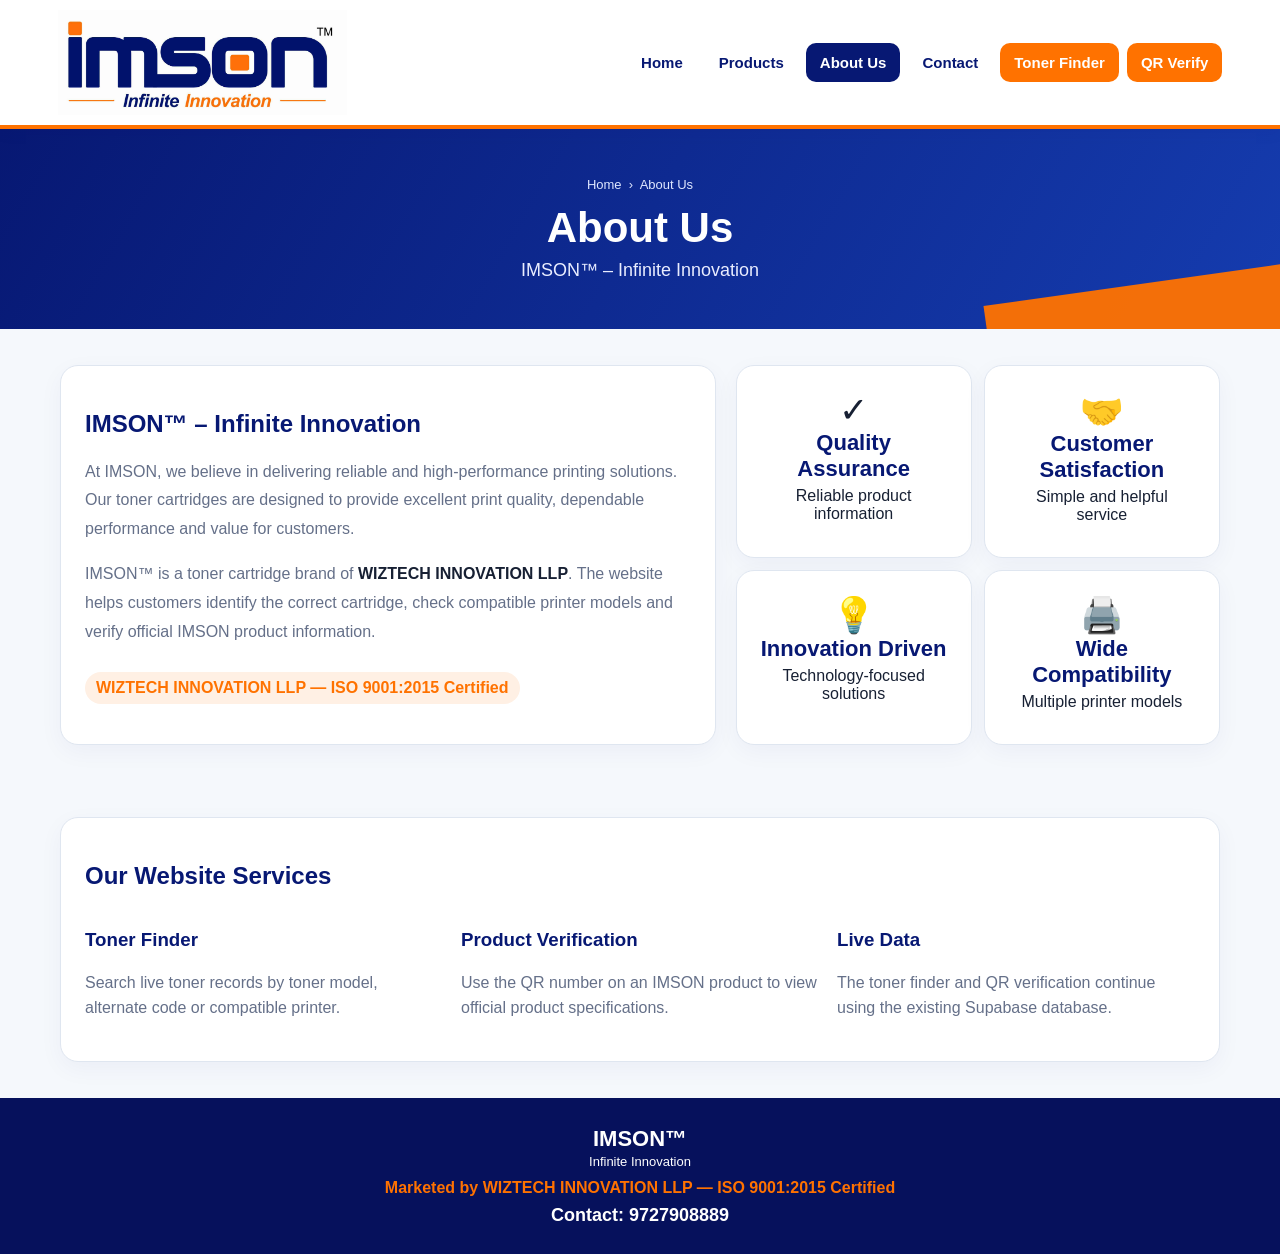
==== about.html @ 5a227605 "Add files via upload" ====
<!doctype html><html lang="en"><head><meta charset="utf-8"><meta name="viewport" content="width=device-width,initial-scale=1"><title>About Us | IMSON™</title><link rel="icon" type="image/x-icon" href="favicon.ico"><link rel="icon" type="image/png" sizes="64x64" href="favicon.png"><link rel="stylesheet" href="styles.css"></head><body>
<header class="site-header"><a class="brand-link" href="index.html"><img class="site-logo" src="imson-logo.png" alt="IMSON™ Infinite Innovation"></a><nav class="site-nav"><a href="index.html">Home</a><a href="products.html">Products</a><a class="active" href="about.html">About Us</a><a href="contact.html">Contact</a><a class="special" href="toner-finder.html">Toner Finder</a><a class="special" href="qr-verification.html">QR Verify</a></nav></header>
<section class="page-hero"><div class="crumb">Home &nbsp;›&nbsp; About Us</div><h1>About Us</h1><p>IMSON™ – Infinite Innovation</p></section><main><section class="section"><div class="container about-grid"><article class="card"><h2 style="color:var(--navy)">IMSON™ – Infinite Innovation</h2><p style="line-height:1.8;color:var(--muted)">At IMSON, we believe in delivering reliable and high-performance printing solutions. Our toner cartridges are designed to provide excellent print quality, dependable performance and value for customers.</p><p style="line-height:1.8;color:var(--muted)">IMSON™ is a toner cartridge brand of <b style="color:var(--text)">WIZTECH INNOVATION LLP</b>. The website helps customers identify the correct cartridge, check compatible printer models and verify official IMSON product information.</p><p><span class="iso">WIZTECH INNOVATION LLP — ISO 9001:2015 Certified</span></p></article><div class="facts"><div class="card fact"><div class="feature-icon">✓</div><b>Quality Assurance</b>Reliable product information</div><div class="card fact"><div class="feature-icon">🤝</div><b>Customer Satisfaction</b>Simple and helpful service</div><div class="card fact"><div class="feature-icon">💡</div><b>Innovation Driven</b>Technology-focused solutions</div><div class="card fact"><div class="feature-icon">🖨️</div><b>Wide Compatibility</b>Multiple printer models</div></div></div></section><section class="section"><div class="container"><div class="card"><h2 style="color:var(--navy)">Our Website Services</h2><div class="features" style="margin-top:18px"><div><h3 style="color:var(--navy)">Toner Finder</h3><p style="color:var(--muted);line-height:1.6">Search live toner records by toner model, alternate code or compatible printer.</p></div><div><h3 style="color:var(--navy)">Product Verification</h3><p style="color:var(--muted);line-height:1.6">Use the QR number on an IMSON product to view official product specifications.</p></div><div><h3 style="color:var(--navy)">Live Data</h3><p style="color:var(--muted);line-height:1.6">The toner finder and QR verification continue using the existing Supabase database.</p></div></div></div></div></section></main><footer class="footer"><div class="brand">IMSON™</div><div class="tag">Infinite Innovation</div><div class="marketed">Marketed by WIZTECH INNOVATION LLP — ISO 9001:2015 Certified</div><div class="contact">Contact: 9727908889</div></footer></body></html>
---- styles.css ----
:root{--navy:#071873;--navy2:#1237a6;--orange:#ff7200;--bg:#f5f8fc;--text:#172033;--muted:#657089;--line:#dfe6f0;--green:#16823e}
*{box-sizing:border-box}html{scroll-behavior:smooth}body{margin:0;font-family:Arial,Helvetica,sans-serif;background:var(--bg);color:var(--text)}
a{color:inherit}.site-header{background:#fff;border-bottom:4px solid var(--orange);padding:10px 4.5%;display:flex;align-items:center;justify-content:space-between;gap:22px;flex-wrap:wrap;box-shadow:0 2px 16px #07187312;overflow:visible;position:relative;z-index:10}.brand-link{display:block;line-height:0;flex:0 0 auto;overflow:visible}.site-logo{display:block;width:289px;max-width:36.5vw;height:auto;max-height:none;object-fit:contain;overflow:visible}.site-nav{display:flex;align-items:center;justify-content:center;gap:8px;flex-wrap:wrap;margin-left:auto}.site-nav a{padding:10px 13px;border-radius:10px;background:transparent;color:var(--navy);text-decoration:none;font-weight:800;font-size:15px;white-space:nowrap;border:1px solid transparent}.site-nav a:hover,.site-nav a.active{background:var(--navy);color:#fff}.site-nav a.special{background:var(--orange);color:#fff}.site-nav a.special:hover,.site-nav a.special.active{background:#e65f00;color:#fff}
.container{width:min(1160px,calc(100% - 28px));margin:0 auto}.page-hero{background:linear-gradient(120deg,var(--navy),#153caf);color:#fff;padding:48px 20px;text-align:center;position:relative;overflow:hidden}.page-hero:after{content:"";position:absolute;right:-90px;bottom:-70px;width:380px;height:120px;background:var(--orange);transform:rotate(-8deg);opacity:.95}.page-hero h1,.page-hero p,.page-hero .crumb{position:relative;z-index:1}.page-hero h1{font-size:42px;margin:0 0 8px}.page-hero p{font-size:18px;margin:0;color:#e9edff}.crumb{font-size:13px;margin-bottom:12px;color:#dfe7ff}.section{padding:36px 0}.section-title{text-align:center;color:var(--navy);font-size:31px;margin:0 0 10px}.section-sub{text-align:center;color:var(--muted);margin:0 auto 26px;max-width:760px;line-height:1.55}.card{background:#fff;border:1px solid var(--line);border-radius:18px;padding:24px;box-shadow:0 7px 25px #0718730b}.btn{display:inline-block;text-decoration:none;border:0;border-radius:11px;padding:13px 19px;font-weight:900;cursor:pointer}.btn-orange{background:var(--orange);color:#fff}.btn-navy{background:var(--navy);color:#fff}.btn-white{background:#fff;color:var(--navy)}
.footer{margin-top:0;background:#06115c;color:#fff;text-align:center;padding:28px 15px}.footer .brand{font-size:22px;font-weight:900}.footer .tag{margin-top:2px;font-size:13px}.footer .marketed{color:var(--orange);font-weight:900;margin-top:10px}.footer .contact{font-size:18px;font-weight:900;margin-top:8px}.footer .official{font-size:12px;color:#e7ebff;margin-top:8px}
.hero-home{background:linear-gradient(120deg,var(--navy),#153caf);color:#fff;padding:68px 0;position:relative;overflow:hidden}.hero-home:after{content:"";position:absolute;right:-80px;bottom:-80px;width:430px;height:170px;background:var(--orange);transform:rotate(-8deg)}.home-grid{display:grid;grid-template-columns:1.05fr .95fr;gap:40px;align-items:center;position:relative;z-index:1}.eyebrow{font-weight:800;color:#ffd4b4;letter-spacing:.4px}.hero-home h1{font-size:58px;line-height:1.02;margin:10px 0 18px;letter-spacing:-1.5px}.hero-home h1 span{color:#ff9a52}.hero-home p{font-size:19px;line-height:1.6;color:#e9edff;max-width:620px}.hero-actions{display:flex;gap:12px;flex-wrap:wrap;margin-top:24px}.hero-card{background:#fff;color:var(--text);border-radius:22px;padding:28px;box-shadow:0 18px 45px #0004}.hero-card h2{color:var(--navy);margin:0 0 12px}.finder-mini{border:1px solid var(--line);border-radius:14px;padding:18px;background:#f8fbff}.features{display:grid;grid-template-columns:repeat(3,1fr);gap:18px}.feature-card h3{color:var(--navy);margin:8px 0}.feature-icon{font-size:35px}.feature-card p{color:var(--muted);line-height:1.55}.about-grid{display:grid;grid-template-columns:1.15fr .85fr;gap:20px}.facts{display:grid;grid-template-columns:1fr 1fr;gap:12px}.fact{text-align:center}.fact b{display:block;color:var(--navy);font-size:22px;margin-bottom:5px}.contact-cta{background:var(--navy);color:#fff;border-radius:20px;padding:30px;text-align:center}.contact-cta a{color:#fff;font-weight:900}.iso{display:inline-block;background:#fff0e4;color:var(--orange);font-weight:900;padding:7px 11px;border-radius:999px;margin-top:10px}
.products-search{display:flex;gap:10px;max-width:800px;margin:0 auto 25px}.products-search input{flex:1;padding:14px 16px;border:2px solid #d7e1ed;border-radius:10px;font-size:16px;outline:none}.products-grid{display:grid;grid-template-columns:repeat(3,1fr);gap:16px}.product-card h3{margin:0;color:var(--navy);font-size:24px}.product-card .alt{color:var(--muted);margin-top:5px}.product-meta{display:flex;justify-content:space-between;gap:10px;margin-top:18px;padding-top:14px;border-top:1px solid var(--line);font-weight:900;color:var(--navy)}.badge{display:inline-block;background:#edf5ff;color:#234c84;border:1px solid #dceafa;padding:5px 8px;border-radius:15px;margin:3px 3px 0 0;font-size:12px}.stock{color:var(--green)}.empty{padding:30px;text-align:center;color:var(--muted)}
.contact-grid{display:grid;grid-template-columns:.8fr 1.2fr;gap:20px}.contact-list{display:grid;gap:12px}.contact-item{background:#fff;border:1px solid var(--line);border-radius:15px;padding:18px}.contact-item b{display:block;color:var(--navy);margin-bottom:5px}.contact-form{display:grid;gap:12px}.contact-form label{font-weight:800;color:var(--navy);font-size:14px}.contact-form input,.contact-form textarea{width:100%;padding:13px;border:1px solid #cbd4e2;border-radius:10px;font-size:15px}.contact-form textarea{min-height:150px;resize:vertical}.note{color:var(--muted);font-size:13px}
@media(max-width:1000px){.site-logo{max-width:34vw}.home-grid,.about-grid,.contact-grid{grid-template-columns:1fr}.products-grid,.features{grid-template-columns:repeat(2,1fr)}.hero-home h1{font-size:48px}}
@media(max-width:760px){.site-header{justify-content:center;padding:10px 12px}.brand-link{width:100%;text-align:center}.site-logo{width:289px;max-width:78vw;margin-left:auto;margin-right:auto}.site-nav{width:100%;margin:0;gap:5px}.site-nav a{font-size:13px;padding:9px 10px}.hero-home{padding:48px 0}.hero-home h1{font-size:40px}.page-hero h1{font-size:34px}.products-grid,.features{grid-template-columns:1fr}.products-search{flex-direction:column}.products-search .btn{width:100%}}
@media(max-width:480px){.site-nav a{font-size:12px;padding:8px 8px}.site-logo{max-width:82vw;margin-left:auto;margin-right:auto}.facts{grid-template-columns:1fr}.hero-home h1{font-size:34px}}
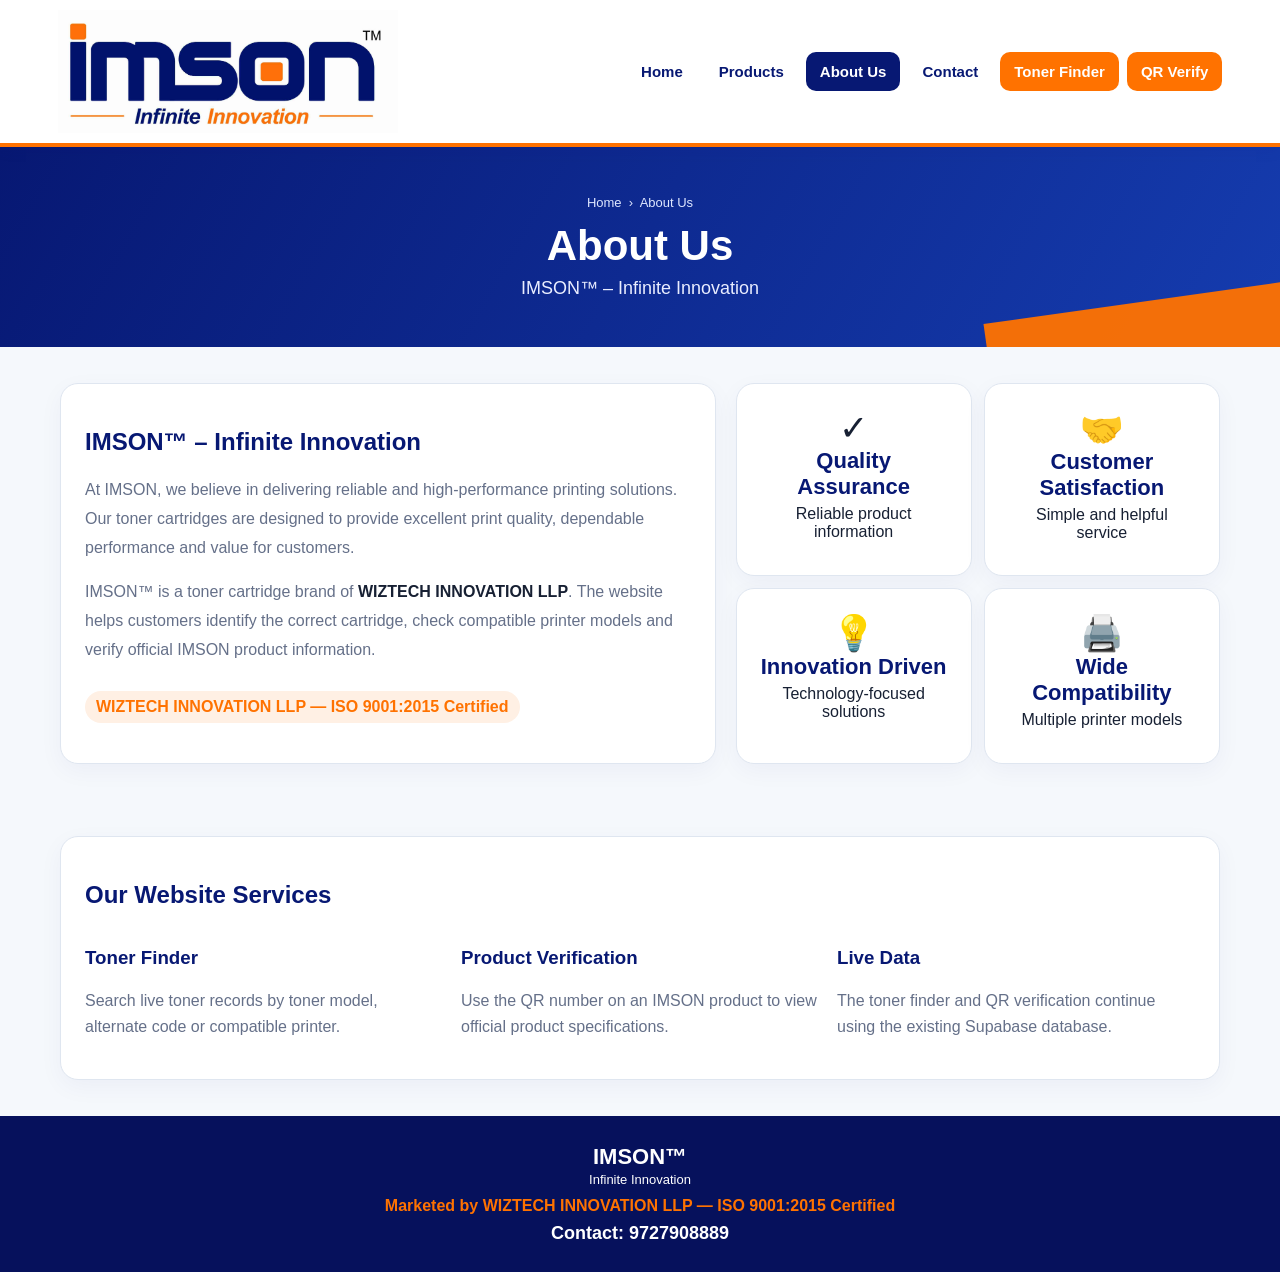
==== commit e95856c2: "Add files via upload" ====
--- a/about.html
+++ b/about.html
@@ -1,3 +1,3 @@
-<!doctype html><html lang="en"><head><meta charset="utf-8"><meta name="viewport" content="width=device-width,initial-scale=1"><title>About Us | IMSON™</title><link rel="icon" type="image/x-icon" href="favicon.ico"><link rel="icon" type="image/png" sizes="64x64" href="favicon.png"><link rel="stylesheet" href="styles.css"></head><body>
+<!doctype html><html lang="en"><head><meta charset="utf-8"><meta name="viewport" content="width=device-width,initial-scale=1"><title>About Us | IMSON™</title><link rel="icon" href="imson-logo.png"><link rel="stylesheet" href="styles.css"></head><body>
 <header class="site-header"><a class="brand-link" href="index.html"><img class="site-logo" src="imson-logo.png" alt="IMSON™ Infinite Innovation"></a><nav class="site-nav"><a href="index.html">Home</a><a href="products.html">Products</a><a class="active" href="about.html">About Us</a><a href="contact.html">Contact</a><a class="special" href="toner-finder.html">Toner Finder</a><a class="special" href="qr-verification.html">QR Verify</a></nav></header>
 <section class="page-hero"><div class="crumb">Home &nbsp;›&nbsp; About Us</div><h1>About Us</h1><p>IMSON™ – Infinite Innovation</p></section><main><section class="section"><div class="container about-grid"><article class="card"><h2 style="color:var(--navy)">IMSON™ – Infinite Innovation</h2><p style="line-height:1.8;color:var(--muted)">At IMSON, we believe in delivering reliable and high-performance printing solutions. Our toner cartridges are designed to provide excellent print quality, dependable performance and value for customers.</p><p style="line-height:1.8;color:var(--muted)">IMSON™ is a toner cartridge brand of <b style="color:var(--text)">WIZTECH INNOVATION LLP</b>. The website helps customers identify the correct cartridge, check compatible printer models and verify official IMSON product information.</p><p><span class="iso">WIZTECH INNOVATION LLP — ISO 9001:2015 Certified</span></p></article><div class="facts"><div class="card fact"><div class="feature-icon">✓</div><b>Quality Assurance</b>Reliable product information</div><div class="card fact"><div class="feature-icon">🤝</div><b>Customer Satisfaction</b>Simple and helpful service</div><div class="card fact"><div class="feature-icon">💡</div><b>Innovation Driven</b>Technology-focused solutions</div><div class="card fact"><div class="feature-icon">🖨️</div><b>Wide Compatibility</b>Multiple printer models</div></div></div></section><section class="section"><div class="container"><div class="card"><h2 style="color:var(--navy)">Our Website Services</h2><div class="features" style="margin-top:18px"><div><h3 style="color:var(--navy)">Toner Finder</h3><p style="color:var(--muted);line-height:1.6">Search live toner records by toner model, alternate code or compatible printer.</p></div><div><h3 style="color:var(--navy)">Product Verification</h3><p style="color:var(--muted);line-height:1.6">Use the QR number on an IMSON product to view official product specifications.</p></div><div><h3 style="color:var(--navy)">Live Data</h3><p style="color:var(--muted);line-height:1.6">The toner finder and QR verification continue using the existing Supabase database.</p></div></div></div></div></section></main><footer class="footer"><div class="brand">IMSON™</div><div class="tag">Infinite Innovation</div><div class="marketed">Marketed by WIZTECH INNOVATION LLP — ISO 9001:2015 Certified</div><div class="contact">Contact: 9727908889</div></footer></body></html>
--- a/styles.css
+++ b/styles.css
@@ -1,11 +1,11 @@
 :root{--navy:#071873;--navy2:#1237a6;--orange:#ff7200;--bg:#f5f8fc;--text:#172033;--muted:#657089;--line:#dfe6f0;--green:#16823e}
 *{box-sizing:border-box}html{scroll-behavior:smooth}body{margin:0;font-family:Arial,Helvetica,sans-serif;background:var(--bg);color:var(--text)}
-a{color:inherit}.site-header{background:#fff;border-bottom:4px solid var(--orange);padding:10px 4.5%;display:flex;align-items:center;justify-content:space-between;gap:22px;flex-wrap:wrap;box-shadow:0 2px 16px #07187312;overflow:visible;position:relative;z-index:10}.brand-link{display:block;line-height:0;flex:0 0 auto;overflow:visible}.site-logo{display:block;width:289px;max-width:36.5vw;height:auto;max-height:none;object-fit:contain;overflow:visible}.site-nav{display:flex;align-items:center;justify-content:center;gap:8px;flex-wrap:wrap;margin-left:auto}.site-nav a{padding:10px 13px;border-radius:10px;background:transparent;color:var(--navy);text-decoration:none;font-weight:800;font-size:15px;white-space:nowrap;border:1px solid transparent}.site-nav a:hover,.site-nav a.active{background:var(--navy);color:#fff}.site-nav a.special{background:var(--orange);color:#fff}.site-nav a.special:hover,.site-nav a.special.active{background:#e65f00;color:#fff}
+a{color:inherit}.site-header{background:#fff;border-bottom:4px solid var(--orange);padding:10px 4.5%;display:flex;align-items:center;justify-content:space-between;gap:22px;flex-wrap:wrap;box-shadow:0 2px 16px #07187312;overflow:visible;position:relative;z-index:10}.brand-link{display:block;line-height:0;flex:0 0 auto;overflow:visible}.site-logo{display:block;width:340px;max-width:43vw;height:auto;max-height:none;object-fit:contain;overflow:visible}.site-nav{display:flex;align-items:center;justify-content:center;gap:8px;flex-wrap:wrap;margin-left:auto}.site-nav a{padding:10px 13px;border-radius:10px;background:transparent;color:var(--navy);text-decoration:none;font-weight:800;font-size:15px;white-space:nowrap;border:1px solid transparent}.site-nav a:hover,.site-nav a.active{background:var(--navy);color:#fff}.site-nav a.special{background:var(--orange);color:#fff}.site-nav a.special:hover,.site-nav a.special.active{background:#e65f00;color:#fff}
 .container{width:min(1160px,calc(100% - 28px));margin:0 auto}.page-hero{background:linear-gradient(120deg,var(--navy),#153caf);color:#fff;padding:48px 20px;text-align:center;position:relative;overflow:hidden}.page-hero:after{content:"";position:absolute;right:-90px;bottom:-70px;width:380px;height:120px;background:var(--orange);transform:rotate(-8deg);opacity:.95}.page-hero h1,.page-hero p,.page-hero .crumb{position:relative;z-index:1}.page-hero h1{font-size:42px;margin:0 0 8px}.page-hero p{font-size:18px;margin:0;color:#e9edff}.crumb{font-size:13px;margin-bottom:12px;color:#dfe7ff}.section{padding:36px 0}.section-title{text-align:center;color:var(--navy);font-size:31px;margin:0 0 10px}.section-sub{text-align:center;color:var(--muted);margin:0 auto 26px;max-width:760px;line-height:1.55}.card{background:#fff;border:1px solid var(--line);border-radius:18px;padding:24px;box-shadow:0 7px 25px #0718730b}.btn{display:inline-block;text-decoration:none;border:0;border-radius:11px;padding:13px 19px;font-weight:900;cursor:pointer}.btn-orange{background:var(--orange);color:#fff}.btn-navy{background:var(--navy);color:#fff}.btn-white{background:#fff;color:var(--navy)}
 .footer{margin-top:0;background:#06115c;color:#fff;text-align:center;padding:28px 15px}.footer .brand{font-size:22px;font-weight:900}.footer .tag{margin-top:2px;font-size:13px}.footer .marketed{color:var(--orange);font-weight:900;margin-top:10px}.footer .contact{font-size:18px;font-weight:900;margin-top:8px}.footer .official{font-size:12px;color:#e7ebff;margin-top:8px}
 .hero-home{background:linear-gradient(120deg,var(--navy),#153caf);color:#fff;padding:68px 0;position:relative;overflow:hidden}.hero-home:after{content:"";position:absolute;right:-80px;bottom:-80px;width:430px;height:170px;background:var(--orange);transform:rotate(-8deg)}.home-grid{display:grid;grid-template-columns:1.05fr .95fr;gap:40px;align-items:center;position:relative;z-index:1}.eyebrow{font-weight:800;color:#ffd4b4;letter-spacing:.4px}.hero-home h1{font-size:58px;line-height:1.02;margin:10px 0 18px;letter-spacing:-1.5px}.hero-home h1 span{color:#ff9a52}.hero-home p{font-size:19px;line-height:1.6;color:#e9edff;max-width:620px}.hero-actions{display:flex;gap:12px;flex-wrap:wrap;margin-top:24px}.hero-card{background:#fff;color:var(--text);border-radius:22px;padding:28px;box-shadow:0 18px 45px #0004}.hero-card h2{color:var(--navy);margin:0 0 12px}.finder-mini{border:1px solid var(--line);border-radius:14px;padding:18px;background:#f8fbff}.features{display:grid;grid-template-columns:repeat(3,1fr);gap:18px}.feature-card h3{color:var(--navy);margin:8px 0}.feature-icon{font-size:35px}.feature-card p{color:var(--muted);line-height:1.55}.about-grid{display:grid;grid-template-columns:1.15fr .85fr;gap:20px}.facts{display:grid;grid-template-columns:1fr 1fr;gap:12px}.fact{text-align:center}.fact b{display:block;color:var(--navy);font-size:22px;margin-bottom:5px}.contact-cta{background:var(--navy);color:#fff;border-radius:20px;padding:30px;text-align:center}.contact-cta a{color:#fff;font-weight:900}.iso{display:inline-block;background:#fff0e4;color:var(--orange);font-weight:900;padding:7px 11px;border-radius:999px;margin-top:10px}
 .products-search{display:flex;gap:10px;max-width:800px;margin:0 auto 25px}.products-search input{flex:1;padding:14px 16px;border:2px solid #d7e1ed;border-radius:10px;font-size:16px;outline:none}.products-grid{display:grid;grid-template-columns:repeat(3,1fr);gap:16px}.product-card h3{margin:0;color:var(--navy);font-size:24px}.product-card .alt{color:var(--muted);margin-top:5px}.product-meta{display:flex;justify-content:space-between;gap:10px;margin-top:18px;padding-top:14px;border-top:1px solid var(--line);font-weight:900;color:var(--navy)}.badge{display:inline-block;background:#edf5ff;color:#234c84;border:1px solid #dceafa;padding:5px 8px;border-radius:15px;margin:3px 3px 0 0;font-size:12px}.stock{color:var(--green)}.empty{padding:30px;text-align:center;color:var(--muted)}
 .contact-grid{display:grid;grid-template-columns:.8fr 1.2fr;gap:20px}.contact-list{display:grid;gap:12px}.contact-item{background:#fff;border:1px solid var(--line);border-radius:15px;padding:18px}.contact-item b{display:block;color:var(--navy);margin-bottom:5px}.contact-form{display:grid;gap:12px}.contact-form label{font-weight:800;color:var(--navy);font-size:14px}.contact-form input,.contact-form textarea{width:100%;padding:13px;border:1px solid #cbd4e2;border-radius:10px;font-size:15px}.contact-form textarea{min-height:150px;resize:vertical}.note{color:var(--muted);font-size:13px}
-@media(max-width:1000px){.site-logo{max-width:34vw}.home-grid,.about-grid,.contact-grid{grid-template-columns:1fr}.products-grid,.features{grid-template-columns:repeat(2,1fr)}.hero-home h1{font-size:48px}}
-@media(max-width:760px){.site-header{justify-content:center;padding:10px 12px}.brand-link{width:100%;text-align:center}.site-logo{width:289px;max-width:78vw;margin-left:auto;margin-right:auto}.site-nav{width:100%;margin:0;gap:5px}.site-nav a{font-size:13px;padding:9px 10px}.hero-home{padding:48px 0}.hero-home h1{font-size:40px}.page-hero h1{font-size:34px}.products-grid,.features{grid-template-columns:1fr}.products-search{flex-direction:column}.products-search .btn{width:100%}}
-@media(max-width:480px){.site-nav a{font-size:12px;padding:8px 8px}.site-logo{max-width:82vw;margin-left:auto;margin-right:auto}.facts{grid-template-columns:1fr}.hero-home h1{font-size:34px}}
+@media(max-width:1000px){.site-logo{max-width:40vw}.home-grid,.about-grid,.contact-grid{grid-template-columns:1fr}.products-grid,.features{grid-template-columns:repeat(2,1fr)}.hero-home h1{font-size:48px}}
+@media(max-width:760px){.site-header{justify-content:center;padding:10px 12px}.brand-link{width:100%;text-align:center}.site-logo{width:340px;max-width:92vw}.site-nav{width:100%;margin:0;gap:5px}.site-nav a{font-size:13px;padding:9px 10px}.hero-home{padding:48px 0}.hero-home h1{font-size:40px}.page-hero h1{font-size:34px}.products-grid,.features{grid-template-columns:1fr}.products-search{flex-direction:column}.products-search .btn{width:100%}}
+@media(max-width:480px){.site-nav a{font-size:12px;padding:8px 8px}.site-logo{max-width:94vw}.facts{grid-template-columns:1fr}.hero-home h1{font-size:34px}}
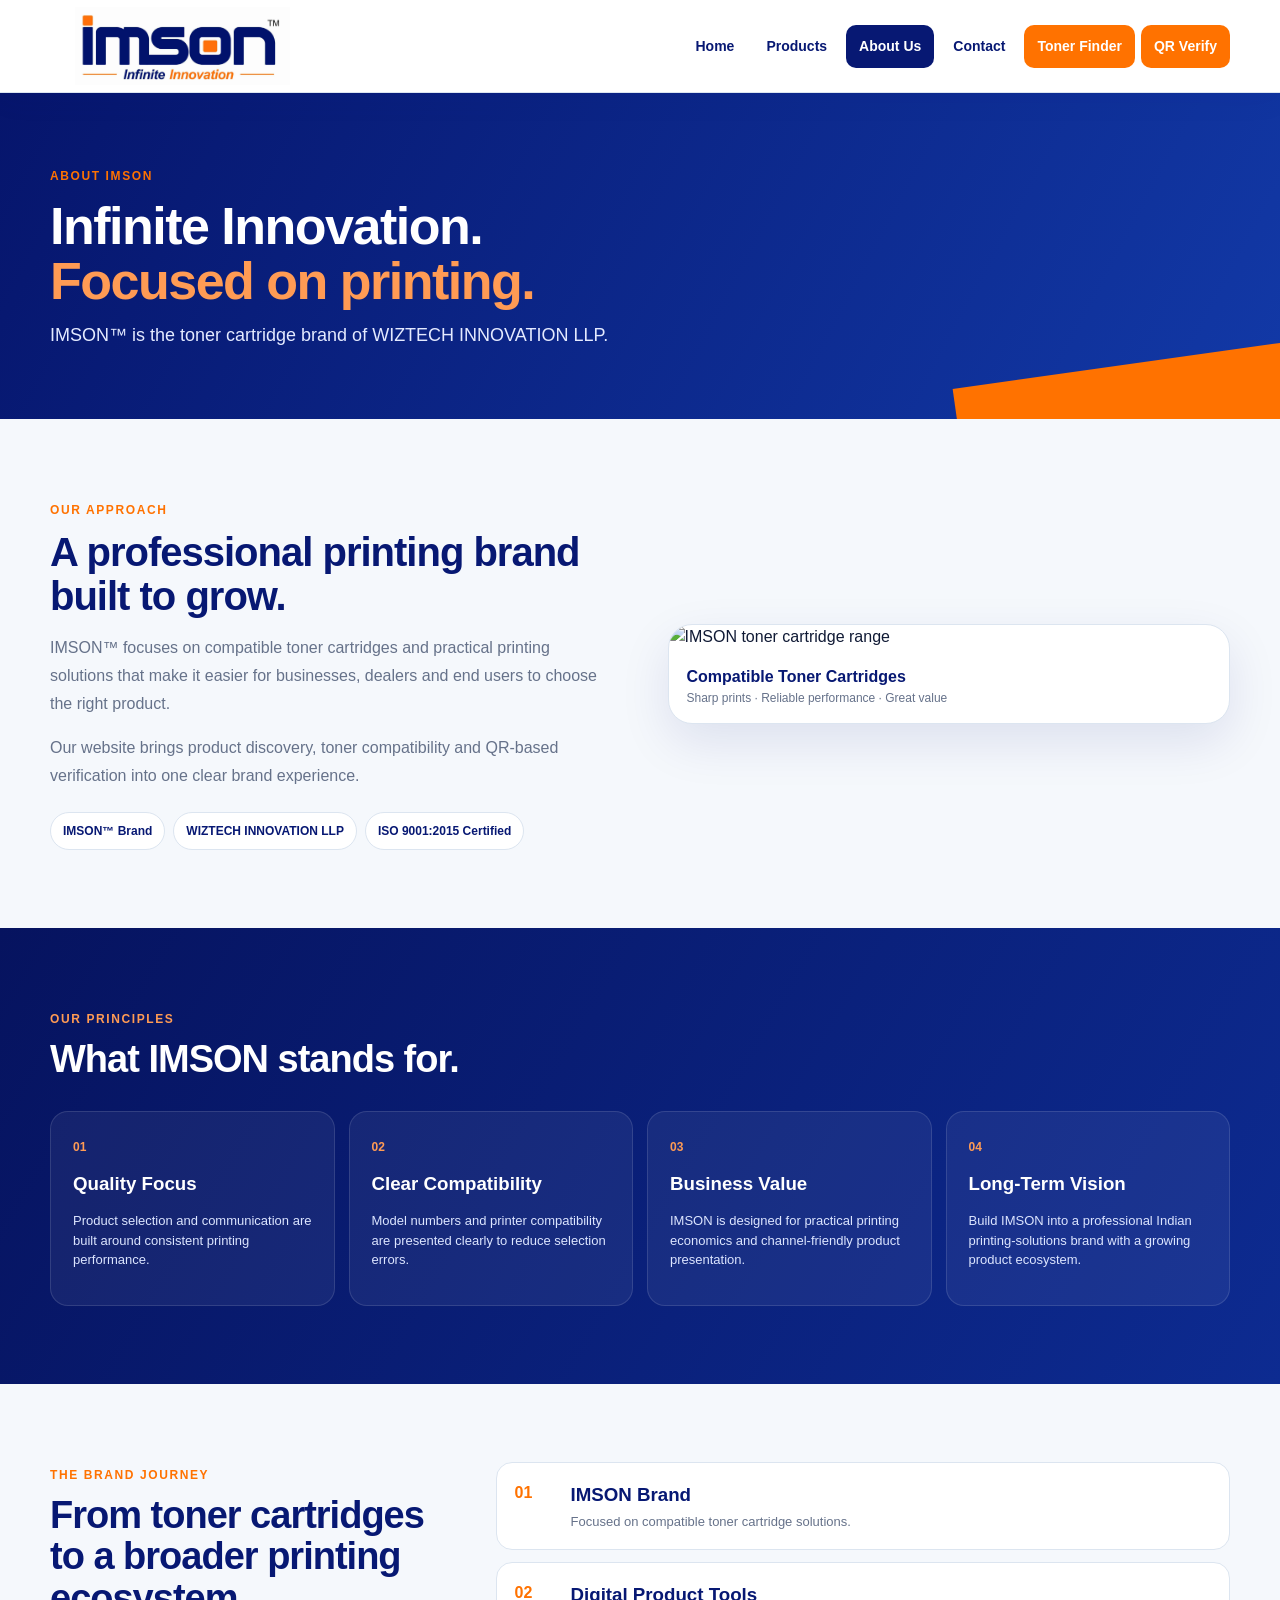
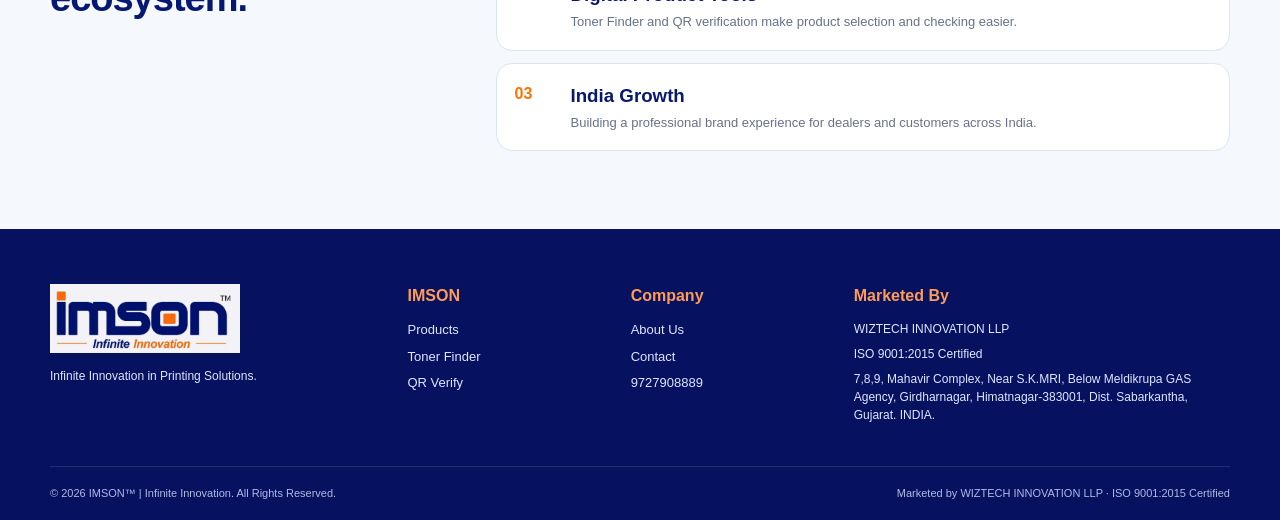
==== commit 3ca64b6a: "Add files via upload" ====
--- a/about.html
+++ b/about.html
@@ -1,3 +1 @@
-<!doctype html><html lang="en"><head><meta charset="utf-8"><meta name="viewport" content="width=device-width,initial-scale=1"><title>About Us | IMSON™</title><link rel="icon" href="imson-logo.png"><link rel="stylesheet" href="styles.css"></head><body>
-<header class="site-header"><a class="brand-link" href="index.html"><img class="site-logo" src="imson-logo.png" alt="IMSON™ Infinite Innovation"></a><nav class="site-nav"><a href="index.html">Home</a><a href="products.html">Products</a><a class="active" href="about.html">About Us</a><a href="contact.html">Contact</a><a class="special" href="toner-finder.html">Toner Finder</a><a class="special" href="qr-verification.html">QR Verify</a></nav></header>
-<section class="page-hero"><div class="crumb">Home &nbsp;›&nbsp; About Us</div><h1>About Us</h1><p>IMSON™ – Infinite Innovation</p></section><main><section class="section"><div class="container about-grid"><article class="card"><h2 style="color:var(--navy)">IMSON™ – Infinite Innovation</h2><p style="line-height:1.8;color:var(--muted)">At IMSON, we believe in delivering reliable and high-performance printing solutions. Our toner cartridges are designed to provide excellent print quality, dependable performance and value for customers.</p><p style="line-height:1.8;color:var(--muted)">IMSON™ is a toner cartridge brand of <b style="color:var(--text)">WIZTECH INNOVATION LLP</b>. The website helps customers identify the correct cartridge, check compatible printer models and verify official IMSON product information.</p><p><span class="iso">WIZTECH INNOVATION LLP — ISO 9001:2015 Certified</span></p></article><div class="facts"><div class="card fact"><div class="feature-icon">✓</div><b>Quality Assurance</b>Reliable product information</div><div class="card fact"><div class="feature-icon">🤝</div><b>Customer Satisfaction</b>Simple and helpful service</div><div class="card fact"><div class="feature-icon">💡</div><b>Innovation Driven</b>Technology-focused solutions</div><div class="card fact"><div class="feature-icon">🖨️</div><b>Wide Compatibility</b>Multiple printer models</div></div></div></section><section class="section"><div class="container"><div class="card"><h2 style="color:var(--navy)">Our Website Services</h2><div class="features" style="margin-top:18px"><div><h3 style="color:var(--navy)">Toner Finder</h3><p style="color:var(--muted);line-height:1.6">Search live toner records by toner model, alternate code or compatible printer.</p></div><div><h3 style="color:var(--navy)">Product Verification</h3><p style="color:var(--muted);line-height:1.6">Use the QR number on an IMSON product to view official product specifications.</p></div><div><h3 style="color:var(--navy)">Live Data</h3><p style="color:var(--muted);line-height:1.6">The toner finder and QR verification continue using the existing Supabase database.</p></div></div></div></div></section></main><footer class="footer"><div class="brand">IMSON™</div><div class="tag">Infinite Innovation</div><div class="marketed">Marketed by WIZTECH INNOVATION LLP — ISO 9001:2015 Certified</div><div class="contact">Contact: 9727908889</div></footer></body></html>
+<!doctype html><html lang="en"><head><meta charset="utf-8"><meta name="viewport" content="width=device-width,initial-scale=1"><title>About Us | IMSON™</title><meta name="description" content="Learn about IMSON™ and WIZTECH INNOVATION LLP."><link rel="stylesheet" href="styles.css"><link rel="icon" type="image/jpeg" href="Fevicon.jpg"><link rel="shortcut icon" type="image/jpeg" href="Fevicon.jpg"></head><body><header class="site-header"><div class="container header-inner"><a class="brand-link" href="index.html" aria-label="IMSON Home"><img class="site-logo" src="imson-logo.png" alt="IMSON™ Infinite Innovation"></a><button class="nav-toggle" aria-label="Open menu" aria-expanded="false">☰</button><nav class="site-nav" aria-label="Main navigation"><a class="" href="index.html">Home</a><a class="" href="products.html">Products</a><a class="active" href="about.html">About Us</a><a class="" href="contact.html">Contact</a><a class="special " href="toner-finder.html">Toner Finder</a><a class="special " href="qr-verification.html">QR Verify</a></nav></div></header><main><section class="inner-hero"><div class="container"><span class="eyebrow">ABOUT IMSON</span><h1>Infinite Innovation.<br><span>Focused on printing.</span></h1><p>IMSON™ is the toner cartridge brand of WIZTECH INNOVATION LLP.</p></div></section><section class="section"><div class="container story-grid"><div><span class="eyebrow">OUR APPROACH</span><h2>A professional printing brand built to grow.</h2><p>IMSON™ focuses on compatible toner cartridges and practical printing solutions that make it easier for businesses, dealers and end users to choose the right product.</p><p>Our website brings product discovery, toner compatibility and QR-based verification into one clear brand experience.</p><div class="about-badges"><span>IMSON™ Brand</span><span>WIZTECH INNOVATION LLP</span><span>ISO 9001:2015 Certified</span></div></div><div class="about-visual"><img src="assets/products/925a.png" alt="IMSON toner cartridge range"><div class="visual-caption"><b>Compatible Toner Cartridges</b><span>Sharp prints · Reliable performance · Great value</span></div></div></div></section><section class="section dark-section"><div class="container"><div class="section-head"><div><span class="eyebrow orange">OUR PRINCIPLES</span><h2>What IMSON stands for.</h2></div></div><div class="principle-grid"><article><span>01</span><h3>Quality Focus</h3><p>Product selection and communication are built around consistent printing performance.</p></article><article><span>02</span><h3>Clear Compatibility</h3><p>Model numbers and printer compatibility are presented clearly to reduce selection errors.</p></article><article><span>03</span><h3>Business Value</h3><p>IMSON is designed for practical printing economics and channel-friendly product presentation.</p></article><article><span>04</span><h3>Long-Term Vision</h3><p>Build IMSON into a professional Indian printing-solutions brand with a growing product ecosystem.</p></article></div></div></section><section class="section"><div class="container timeline"><div><span class="eyebrow">THE BRAND JOURNEY</span><h2>From toner cartridges to a broader printing ecosystem.</h2></div><div class="timeline-list"><div><b>01</b><h3>IMSON Brand</h3><p>Focused on compatible toner cartridge solutions.</p></div><div><b>02</b><h3>Digital Product Tools</h3><p>Toner Finder and QR verification make product selection and checking easier.</p></div><div><b>03</b><h3>India Growth</h3><p>Building a professional brand experience for dealers and customers across India.</p></div></div></div></section></main><footer class="site-footer"><div class="container footer-grid"><div><img src="imson-logo.png" class="footer-logo" alt="IMSON™"><p class="footer-tag">Infinite Innovation in Printing Solutions.</p></div><div><h4>IMSON</h4><a href="products.html">Products</a><a href="toner-finder.html">Toner Finder</a><a href="qr-verification.html">QR Verify</a></div><div><h4>Company</h4><a href="about.html">About Us</a><a href="contact.html">Contact</a><a href="tel:9727908889">9727908889</a></div><div><h4>Marketed By</h4><p>WIZTECH INNOVATION LLP</p><p>ISO 9001:2015 Certified</p><p>7,8,9, Mahavir Complex, Near S.K.MRI, Below Meldikrupa GAS Agency, Girdharnagar, Himatnagar-383001, Dist. Sabarkantha, Gujarat. INDIA.</p></div></div><div class="container footer-bottom"><span>© 2026 IMSON™ | Infinite Innovation. All Rights Reserved.</span><span>Marketed by WIZTECH INNOVATION LLP · ISO 9001:2015 Certified</span></div></footer><script>document.addEventListener('DOMContentLoaded',()=>{const b=document.querySelector('.nav-toggle'),n=document.querySelector('.site-nav');if(b){b.addEventListener('click',()=>{n.classList.toggle('open');b.setAttribute('aria-expanded',n.classList.contains('open'))});}document.querySelectorAll('.site-nav a').forEach(a=>a.addEventListener('click',()=>n.classList.remove('open')))});</script></body></html>
--- a/styles.css
+++ b/styles.css
@@ -1,11 +1,5 @@
-:root{--navy:#071873;--navy2:#1237a6;--orange:#ff7200;--bg:#f5f8fc;--text:#172033;--muted:#657089;--line:#dfe6f0;--green:#16823e}
-*{box-sizing:border-box}html{scroll-behavior:smooth}body{margin:0;font-family:Arial,Helvetica,sans-serif;background:var(--bg);color:var(--text)}
-a{color:inherit}.site-header{background:#fff;border-bottom:4px solid var(--orange);padding:10px 4.5%;display:flex;align-items:center;justify-content:space-between;gap:22px;flex-wrap:wrap;box-shadow:0 2px 16px #07187312;overflow:visible;position:relative;z-index:10}.brand-link{display:block;line-height:0;flex:0 0 auto;overflow:visible}.site-logo{display:block;width:340px;max-width:43vw;height:auto;max-height:none;object-fit:contain;overflow:visible}.site-nav{display:flex;align-items:center;justify-content:center;gap:8px;flex-wrap:wrap;margin-left:auto}.site-nav a{padding:10px 13px;border-radius:10px;background:transparent;color:var(--navy);text-decoration:none;font-weight:800;font-size:15px;white-space:nowrap;border:1px solid transparent}.site-nav a:hover,.site-nav a.active{background:var(--navy);color:#fff}.site-nav a.special{background:var(--orange);color:#fff}.site-nav a.special:hover,.site-nav a.special.active{background:#e65f00;color:#fff}
-.container{width:min(1160px,calc(100% - 28px));margin:0 auto}.page-hero{background:linear-gradient(120deg,var(--navy),#153caf);color:#fff;padding:48px 20px;text-align:center;position:relative;overflow:hidden}.page-hero:after{content:"";position:absolute;right:-90px;bottom:-70px;width:380px;height:120px;background:var(--orange);transform:rotate(-8deg);opacity:.95}.page-hero h1,.page-hero p,.page-hero .crumb{position:relative;z-index:1}.page-hero h1{font-size:42px;margin:0 0 8px}.page-hero p{font-size:18px;margin:0;color:#e9edff}.crumb{font-size:13px;margin-bottom:12px;color:#dfe7ff}.section{padding:36px 0}.section-title{text-align:center;color:var(--navy);font-size:31px;margin:0 0 10px}.section-sub{text-align:center;color:var(--muted);margin:0 auto 26px;max-width:760px;line-height:1.55}.card{background:#fff;border:1px solid var(--line);border-radius:18px;padding:24px;box-shadow:0 7px 25px #0718730b}.btn{display:inline-block;text-decoration:none;border:0;border-radius:11px;padding:13px 19px;font-weight:900;cursor:pointer}.btn-orange{background:var(--orange);color:#fff}.btn-navy{background:var(--navy);color:#fff}.btn-white{background:#fff;color:var(--navy)}
-.footer{margin-top:0;background:#06115c;color:#fff;text-align:center;padding:28px 15px}.footer .brand{font-size:22px;font-weight:900}.footer .tag{margin-top:2px;font-size:13px}.footer .marketed{color:var(--orange);font-weight:900;margin-top:10px}.footer .contact{font-size:18px;font-weight:900;margin-top:8px}.footer .official{font-size:12px;color:#e7ebff;margin-top:8px}
-.hero-home{background:linear-gradient(120deg,var(--navy),#153caf);color:#fff;padding:68px 0;position:relative;overflow:hidden}.hero-home:after{content:"";position:absolute;right:-80px;bottom:-80px;width:430px;height:170px;background:var(--orange);transform:rotate(-8deg)}.home-grid{display:grid;grid-template-columns:1.05fr .95fr;gap:40px;align-items:center;position:relative;z-index:1}.eyebrow{font-weight:800;color:#ffd4b4;letter-spacing:.4px}.hero-home h1{font-size:58px;line-height:1.02;margin:10px 0 18px;letter-spacing:-1.5px}.hero-home h1 span{color:#ff9a52}.hero-home p{font-size:19px;line-height:1.6;color:#e9edff;max-width:620px}.hero-actions{display:flex;gap:12px;flex-wrap:wrap;margin-top:24px}.hero-card{background:#fff;color:var(--text);border-radius:22px;padding:28px;box-shadow:0 18px 45px #0004}.hero-card h2{color:var(--navy);margin:0 0 12px}.finder-mini{border:1px solid var(--line);border-radius:14px;padding:18px;background:#f8fbff}.features{display:grid;grid-template-columns:repeat(3,1fr);gap:18px}.feature-card h3{color:var(--navy);margin:8px 0}.feature-icon{font-size:35px}.feature-card p{color:var(--muted);line-height:1.55}.about-grid{display:grid;grid-template-columns:1.15fr .85fr;gap:20px}.facts{display:grid;grid-template-columns:1fr 1fr;gap:12px}.fact{text-align:center}.fact b{display:block;color:var(--navy);font-size:22px;margin-bottom:5px}.contact-cta{background:var(--navy);color:#fff;border-radius:20px;padding:30px;text-align:center}.contact-cta a{color:#fff;font-weight:900}.iso{display:inline-block;background:#fff0e4;color:var(--orange);font-weight:900;padding:7px 11px;border-radius:999px;margin-top:10px}
-.products-search{display:flex;gap:10px;max-width:800px;margin:0 auto 25px}.products-search input{flex:1;padding:14px 16px;border:2px solid #d7e1ed;border-radius:10px;font-size:16px;outline:none}.products-grid{display:grid;grid-template-columns:repeat(3,1fr);gap:16px}.product-card h3{margin:0;color:var(--navy);font-size:24px}.product-card .alt{color:var(--muted);margin-top:5px}.product-meta{display:flex;justify-content:space-between;gap:10px;margin-top:18px;padding-top:14px;border-top:1px solid var(--line);font-weight:900;color:var(--navy)}.badge{display:inline-block;background:#edf5ff;color:#234c84;border:1px solid #dceafa;padding:5px 8px;border-radius:15px;margin:3px 3px 0 0;font-size:12px}.stock{color:var(--green)}.empty{padding:30px;text-align:center;color:var(--muted)}
-.contact-grid{display:grid;grid-template-columns:.8fr 1.2fr;gap:20px}.contact-list{display:grid;gap:12px}.contact-item{background:#fff;border:1px solid var(--line);border-radius:15px;padding:18px}.contact-item b{display:block;color:var(--navy);margin-bottom:5px}.contact-form{display:grid;gap:12px}.contact-form label{font-weight:800;color:var(--navy);font-size:14px}.contact-form input,.contact-form textarea{width:100%;padding:13px;border:1px solid #cbd4e2;border-radius:10px;font-size:15px}.contact-form textarea{min-height:150px;resize:vertical}.note{color:var(--muted);font-size:13px}
-@media(max-width:1000px){.site-logo{max-width:40vw}.home-grid,.about-grid,.contact-grid{grid-template-columns:1fr}.products-grid,.features{grid-template-columns:repeat(2,1fr)}.hero-home h1{font-size:48px}}
-@media(max-width:760px){.site-header{justify-content:center;padding:10px 12px}.brand-link{width:100%;text-align:center}.site-logo{width:340px;max-width:92vw}.site-nav{width:100%;margin:0;gap:5px}.site-nav a{font-size:13px;padding:9px 10px}.hero-home{padding:48px 0}.hero-home h1{font-size:40px}.page-hero h1{font-size:34px}.products-grid,.features{grid-template-columns:1fr}.products-search{flex-direction:column}.products-search .btn{width:100%}}
-@media(max-width:480px){.site-nav a{font-size:12px;padding:8px 8px}.site-logo{max-width:94vw}.facts{grid-template-columns:1fr}.hero-home h1{font-size:34px}}
+:root{--navy:#071873;--navy2:#153caf;--orange:#ff7200;--orange2:#ff9b54;--ink:#101a35;--muted:#66728a;--bg:#f5f8fc;--white:#fff;--line:#dce5f0;--soft:#edf3fa;--green:#16823e;--shadow:0 18px 50px rgba(7,24,115,.10)}
+*{box-sizing:border-box}html{scroll-behavior:smooth}body{margin:0;font-family:Inter,Arial,Helvetica,sans-serif;background:var(--bg);color:var(--ink);line-height:1.5}img{max-width:100%}a{color:inherit}.container{width:min(1180px,calc(100% - 36px));margin:0 auto}.site-header{position:sticky;top:0;z-index:50;background:rgba(255,255,255,.96);backdrop-filter:blur(14px);border-bottom:1px solid var(--line);box-shadow:0 6px 28px rgba(7,24,115,.06)}.header-inner{min-height:92px;display:flex;align-items:center;justify-content:space-between;gap:24px}.brand-link{display:flex;align-items:center;line-height:0}.site-logo{display:block;width:265px;height:auto;max-height:78px;object-fit:contain}.site-nav{display:flex;align-items:center;gap:6px}.site-nav a{padding:11px 13px;border-radius:10px;text-decoration:none;font-weight:800;font-size:14px;color:var(--navy);white-space:nowrap}.site-nav a:hover,.site-nav a.active{background:var(--navy);color:#fff}.site-nav a.special{background:var(--orange);color:#fff}.site-nav a.special:hover,.site-nav a.special.active{background:#e76000}.nav-toggle{display:none;border:0;background:var(--navy);color:#fff;border-radius:10px;padding:10px 12px;font-size:20px}.hero{color:#fff}.hero-home{background:linear-gradient(118deg,#06166f 0%,#1036a5 68%,#1747b5 100%);overflow:hidden;position:relative}.hero-home:after{content:"";position:absolute;right:-120px;bottom:-100px;width:480px;height:180px;background:var(--orange);transform:rotate(-8deg)}.hero-layout{min-height:610px;display:grid;grid-template-columns:1.05fr .95fr;align-items:center;gap:30px;position:relative;z-index:1}.kicker,.eyebrow{display:inline-block;color:#ffd4b8;font-size:12px;font-weight:900;letter-spacing:1.6px;text-transform:uppercase}.eyebrow{color:var(--orange);margin-bottom:7px}.hero-copy h1{font-size:62px;line-height:1.03;letter-spacing:-2.2px;margin:12px 0 22px;color:#fff}.hero-copy h1 span{color:#ff9b54}.hero-copy>p{font-size:19px;line-height:1.65;color:#e8edff;max-width:650px;margin:0}.hero-actions{display:flex;gap:12px;flex-wrap:wrap;margin:28px 0 18px}.btn{display:inline-flex;align-items:center;justify-content:center;gap:8px;padding:13px 18px;border:0;border-radius:11px;text-decoration:none;font-weight:900;cursor:pointer}.btn-orange{background:var(--orange);color:#fff}.btn-orange:hover{background:#e56100}.btn-light{background:#fff;color:var(--navy)}.btn-navy{background:var(--navy);color:#fff}.hero-points{display:flex;gap:18px;flex-wrap:wrap;color:#dce6ff;font-size:13px;font-weight:700}.hero-product{position:relative;padding:35px}.hero-product img{position:relative;z-index:2;width:100%;border-radius:24px;box-shadow:0 30px 70px rgba(0,0,0,.24);background:#fff}.product-glow{position:absolute;inset:12% 3% 7%;background:radial-gradient(circle,rgba(255,114,0,.32),transparent 65%);filter:blur(12px)}.hero-product-label{position:absolute;z-index:3;left:5%;bottom:7%;background:#fff;border-radius:14px;padding:12px 16px;box-shadow:0 12px 30px rgba(0,0,0,.18);display:flex;flex-direction:column}.hero-product-label b{color:var(--navy);font-size:16px}.hero-product-label span{font-size:12px;color:var(--muted)}.trust-strip{background:#fff;border-bottom:1px solid var(--line)}.trust-grid{display:grid;grid-template-columns:repeat(4,1fr);padding:18px 0}.trust-grid>div{padding:3px 24px;border-right:1px solid var(--line);display:flex;flex-direction:column;align-items:center;text-align:center}.trust-grid>div:last-child{border-right:0}.trust-grid strong{color:var(--navy);font-size:17px}.trust-grid span{font-size:12px;color:var(--muted)}.section{padding:78px 0}.section-head{display:flex;align-items:end;justify-content:space-between;gap:20px;margin-bottom:30px}.section-head.center{justify-content:center;text-align:center}.section h2{font-size:38px;line-height:1.1;margin:4px 0 0;letter-spacing:-1px;color:var(--navy)}.section-head p{max-width:680px;color:var(--muted);margin:12px auto 0}.text-link{color:var(--navy);font-weight:900;text-decoration:none}.home-product-grid{display:grid;grid-template-columns:repeat(4,1fr);gap:18px}.product-tile{background:#fff;border:1px solid var(--line);border-radius:20px;overflow:hidden;text-decoration:none;box-shadow:var(--shadow);transition:.2s}.product-tile:hover{transform:translateY(-4px);box-shadow:0 24px 55px rgba(7,24,115,.15)}.product-tile img{width:100%;aspect-ratio:1.3/1;object-fit:cover;display:block}.product-tile>div{padding:18px}.product-tile span{font-size:11px;text-transform:uppercase;letter-spacing:1px;color:var(--orange);font-weight:900}.product-tile h3{font-size:27px;color:var(--navy);margin:3px 0}.product-tile p{color:var(--muted);font-size:13px;margin:0}.dark-section{background:linear-gradient(120deg,#06135f,#0d2b91);color:#fff}.dark-section h2{color:#fff}.dark-section p{color:#dce5ff}.orange{color:#ff9b54!important}.split-section{display:grid;grid-template-columns:1fr 1fr;gap:70px;align-items:center}.mini-stats{display:flex;gap:10px;margin-top:30px}.mini-stats>div{border:1px solid rgba(255,255,255,.16);padding:14px 18px;border-radius:13px;min-width:110px}.mini-stats b{display:block;color:#fff;font-size:18px}.mini-stats span{display:block;font-size:11px;color:#cbd6ff}.feature-panel{display:grid;grid-template-columns:1fr 1fr;gap:12px}.feature-panel>div{background:rgba(255,255,255,.08);border:1px solid rgba(255,255,255,.12);border-radius:18px;padding:22px}.feature-panel .icon{color:#ff9b54;font-weight:900;font-size:12px}.feature-panel h3{margin:12px 0 6px}.feature-panel p{font-size:13px}.feature-panel a{color:#fff;font-weight:900;text-decoration:none;font-size:13px}.benefit-grid{display:grid;grid-template-columns:repeat(4,1fr);gap:15px}.benefit-grid article{background:#fff;border:1px solid var(--line);border-radius:18px;padding:24px;box-shadow:0 10px 30px rgba(7,24,115,.06)}.benefit-grid b{color:var(--orange);font-size:12px}.benefit-grid h3{color:var(--navy);margin:14px 0 6px}.benefit-grid p{color:var(--muted);font-size:13px}.cta-band{background:#fff;border-top:1px solid var(--line);padding:55px 0}.cta-band>.container{display:flex;align-items:center;justify-content:space-between;gap:25px}.cta-band h2{color:var(--navy);font-size:32px;margin:4px 0}.cta-band p{color:var(--muted)}.inner-hero{background:linear-gradient(118deg,#06156c,#1239a7);color:#fff;padding:70px 0;position:relative;overflow:hidden}.inner-hero:after{content:"";position:absolute;right:-100px;bottom:-75px;width:420px;height:135px;background:var(--orange);transform:rotate(-8deg)}.inner-hero .container{position:relative;z-index:1}.inner-hero h1{font-size:52px;line-height:1.05;margin:7px 0 14px;letter-spacing:-1.5px}.inner-hero h1 span{color:#ff9b54}.inner-hero p{font-size:18px;color:#e4eaff;max-width:650px;margin:0}.catalog-toolbar{display:flex;align-items:end;justify-content:space-between;gap:25px;margin-bottom:18px}.catalog-toolbar h2{margin:0;color:var(--navy);font-size:30px}.catalog-search{display:flex;gap:9px;width:min(610px,100%)}.catalog-search input{flex:1;border:1px solid var(--line);border-radius:11px;padding:14px 15px;font-size:15px}.catalog-status{color:var(--muted);font-size:13px;margin-bottom:15px}.catalog-grid{display:grid;grid-template-columns:repeat(2,1fr);gap:20px}.catalog-card{background:#fff;border:1px solid var(--line);border-radius:22px;overflow:hidden;box-shadow:var(--shadow);display:grid;grid-template-columns:.92fr 1.08fr}.catalog-image{background:#f7f9fc;display:flex;align-items:center;justify-content:center;min-height:300px}.catalog-image img{width:100%;height:100%;object-fit:cover}.catalog-body{padding:24px}.catalog-family{color:var(--orange);font-size:11px;text-transform:uppercase;font-weight:900;letter-spacing:1px}.catalog-body h3{font-size:29px;color:var(--navy);margin:5px 0 0}.catalog-alt{font-size:13px;color:var(--muted);font-weight:700}.catalog-body p{color:var(--muted);font-size:13px}.catalog-specs{display:grid;grid-template-columns:1fr 1fr;border-top:1px solid var(--line);border-bottom:1px solid var(--line);padding:12px 0;margin:16px 0}.catalog-specs span{font-size:12px;color:var(--muted)}.catalog-specs b{display:block;color:var(--navy);font-size:11px;text-transform:uppercase}.compat-list{font-size:12px;margin-bottom:16px}.compat-list>b{display:block;color:var(--navy);margin-bottom:6px}.compat-list span{display:inline-block;background:#eef4fb;color:#2d4b77;padding:5px 7px;border-radius:999px;margin:2px}.empty-card{grid-column:1/-1;background:#fff;border:1px dashed #cdd7e5;padding:35px;text-align:center;color:var(--muted);border-radius:18px}.soft-section{background:#edf3fa}.product-note{display:flex;align-items:center;justify-content:space-between;gap:20px}.story-grid{display:grid;grid-template-columns:1fr 1fr;gap:55px;align-items:center}.story-grid h2{font-size:40px;color:var(--navy);line-height:1.1}.story-grid p{color:var(--muted);font-size:16px;line-height:1.75}.about-badges{display:flex;gap:8px;flex-wrap:wrap;margin-top:22px}.about-badges span{border:1px solid var(--line);background:#fff;padding:9px 12px;border-radius:999px;font-size:12px;font-weight:800;color:var(--navy)}.about-visual{background:#fff;border:1px solid var(--line);border-radius:24px;overflow:hidden;box-shadow:var(--shadow)}.about-visual img{display:block;width:100%}.visual-caption{padding:16px 18px;display:flex;flex-direction:column}.visual-caption b{color:var(--navy)}.visual-caption span{font-size:12px;color:var(--muted)}.principle-grid{display:grid;grid-template-columns:repeat(4,1fr);gap:14px}.principle-grid article{border:1px solid rgba(255,255,255,.12);background:rgba(255,255,255,.06);border-radius:18px;padding:22px}.principle-grid span{color:#ff9b54;font-weight:900;font-size:12px}.principle-grid h3{margin:12px 0 6px}.principle-grid p{font-size:13px}.timeline{display:grid;grid-template-columns:.7fr 1.3fr;gap:50px}.timeline h2{font-size:38px;color:var(--navy)}.timeline-list{display:grid;gap:12px}.timeline-list>div{display:grid;grid-template-columns:44px 1fr;column-gap:12px;padding:18px;border:1px solid var(--line);background:#fff;border-radius:16px}.timeline-list b{grid-row:1/3;color:var(--orange)}.timeline-list h3{margin:0;color:var(--navy)}.timeline-list p{margin:3px 0 0;color:var(--muted);font-size:13px}.contact-layout{display:grid;grid-template-columns:1fr 1fr;gap:22px}.contact-info h2,.contact-form-card h2{font-size:34px;color:var(--navy);margin:5px 0 10px}.contact-lead{color:var(--muted)}.contact-cards{display:grid;gap:10px;margin-top:24px}.contact-cards>a,.contact-cards>div{display:flex;flex-direction:column;text-decoration:none;background:#fff;border:1px solid var(--line);border-radius:16px;padding:18px}.contact-cards small{color:var(--orange);font-weight:900;letter-spacing:1px}.contact-cards strong{color:var(--navy);font-size:18px;margin-top:4px}.contact-cards span{color:var(--muted);font-size:12px}.contact-form-card{background:#fff;border:1px solid var(--line);border-radius:22px;padding:28px;box-shadow:var(--shadow)}.contact-form{display:grid;gap:13px}.contact-form label{font-size:12px;color:var(--navy);font-weight:900}.contact-form input,.contact-form textarea{display:block;width:100%;margin-top:6px;padding:13px 14px;border:1px solid #ccd7e5;border-radius:10px;font:inherit}.contact-form textarea{min-height:145px;resize:vertical}.note{font-size:11px;color:var(--muted)}.site-footer{background:#06125f;color:#fff;padding:55px 0 0}.footer-grid{display:grid;grid-template-columns:1.2fr .7fr .7fr 1.4fr;gap:35px}.footer-logo{width:190px;filter:brightness(0) invert(1);opacity:.96}.footer-tag{color:#cdd8ff;font-size:12px}.site-footer h4{margin:0 0 12px;color:#ff9b54}.site-footer a{display:block;text-decoration:none;color:#dfe6ff;font-size:13px;margin:7px 0}.site-footer p{font-size:12px;color:#dfe6ff;margin:7px 0}.footer-bottom{border-top:1px solid rgba(255,255,255,.12);margin-top:35px;padding:18px 0;display:flex;justify-content:space-between;gap:20px;color:#aebbe5;font-size:11px}.finder-hero,.qr-hero{padding:58px 0}.finder-hero h1,.qr-hero h1{font-size:48px}.finder-hero p,.qr-hero p{max-width:760px}.verify-search{display:flex;gap:10px;max-width:700px;margin-top:22px}.verify-search input{flex:1;border:0;border-radius:11px;padding:14px 15px;font-size:15px}.finder-hero + main,.qr-hero + main{margin-top:0!important}.finder-hero + main{max-width:none!important;padding:0!important}.finder-hero + main .search-box,.finder-hero + main .results-box,.finder-hero + main .admin-box{border-radius:18px}.finder-hero + main .search-box{margin:32px auto 0;max-width:1180px}.finder-hero + main .info-box,.finder-hero + main .results-box,.finder-hero + main .admin-box{max-width:1180px;margin-left:auto;margin-right:auto}.finder-hero + main .info-box{margin-top:14px}.finder-hero + main .results-box{margin-top:14px}.finder-hero + main .admin-box{margin-top:14px}.qr-hero + main{width:min(1180px,calc(100% - 36px));margin:30px auto!important;padding:0!important}.qr-hero + main .hero{display:none}.qr-hero + main #publicProducts{margin-top:0}.site-footer + script + script{}.site-header + main{}.site-footer .footer-logo{filter:none}.site-footer .footer-logo{object-fit:contain}
+@media(max-width:1050px){.site-logo{width:230px}.site-nav a{font-size:13px;padding:10px}.hero-copy h1{font-size:51px}.home-product-grid{grid-template-columns:repeat(2,1fr)}.benefit-grid,.principle-grid{grid-template-columns:repeat(2,1fr)}.catalog-grid{grid-template-columns:1fr}.footer-grid{grid-template-columns:1fr 1fr}.story-grid,.timeline,.contact-layout,.split-section{grid-template-columns:1fr}}
+@media(max-width:760px){.container{width:min(100% - 24px,1180px)}.site-header{position:sticky}.header-inner{min-height:76px;flex-wrap:wrap;padding:10px 0}.brand-link{margin:auto}.site-logo{width:190px;max-height:60px}.nav-toggle{display:block;position:absolute;right:0;top:17px}.site-nav{display:none;width:100%;flex-direction:column;align-items:stretch;padding:5px 0 10px}.site-nav.open{display:flex}.site-nav a{text-align:center}.hero-layout{grid-template-columns:1fr;min-height:auto;padding:65px 0 85px}.hero-copy h1{font-size:42px}.hero-product{padding:10px 12px}.hero-product-label{left:8%;bottom:3%}.trust-grid{grid-template-columns:1fr 1fr}.trust-grid>div:nth-child(2){border-right:0}.trust-grid>div{padding:10px 8px;border-bottom:1px solid var(--line)}.section{padding:58px 0}.section-head,.catalog-toolbar,.product-note,.cta-band>.container{align-items:flex-start;flex-direction:column}.section h2{font-size:31px}.home-product-grid,.benefit-grid,.principle-grid{grid-template-columns:1fr}.split-section{gap:30px}.feature-panel{grid-template-columns:1fr}.inner-hero h1,.finder-hero h1,.qr-hero h1{font-size:40px}.inner-hero{padding:55px 0}.catalog-search{width:100%;flex-direction:column}.catalog-card{grid-template-columns:1fr}.catalog-image{min-height:220px}.story-grid{gap:28px}.timeline{gap:28px}.footer-grid{grid-template-columns:1fr 1fr}.footer-bottom{flex-direction:column}.verify-search{flex-direction:column}.qr-hero + main{width:min(100% - 24px,1180px)} }
+@media(max-width:480px){.hero-copy h1{font-size:36px}.hero-copy>p{font-size:16px}.hero-points{font-size:11px;gap:8px}.home-product-grid{gap:12px}.product-tile>div{padding:14px}.footer-grid{grid-template-columns:1fr}.site-footer{padding-top:40px}}
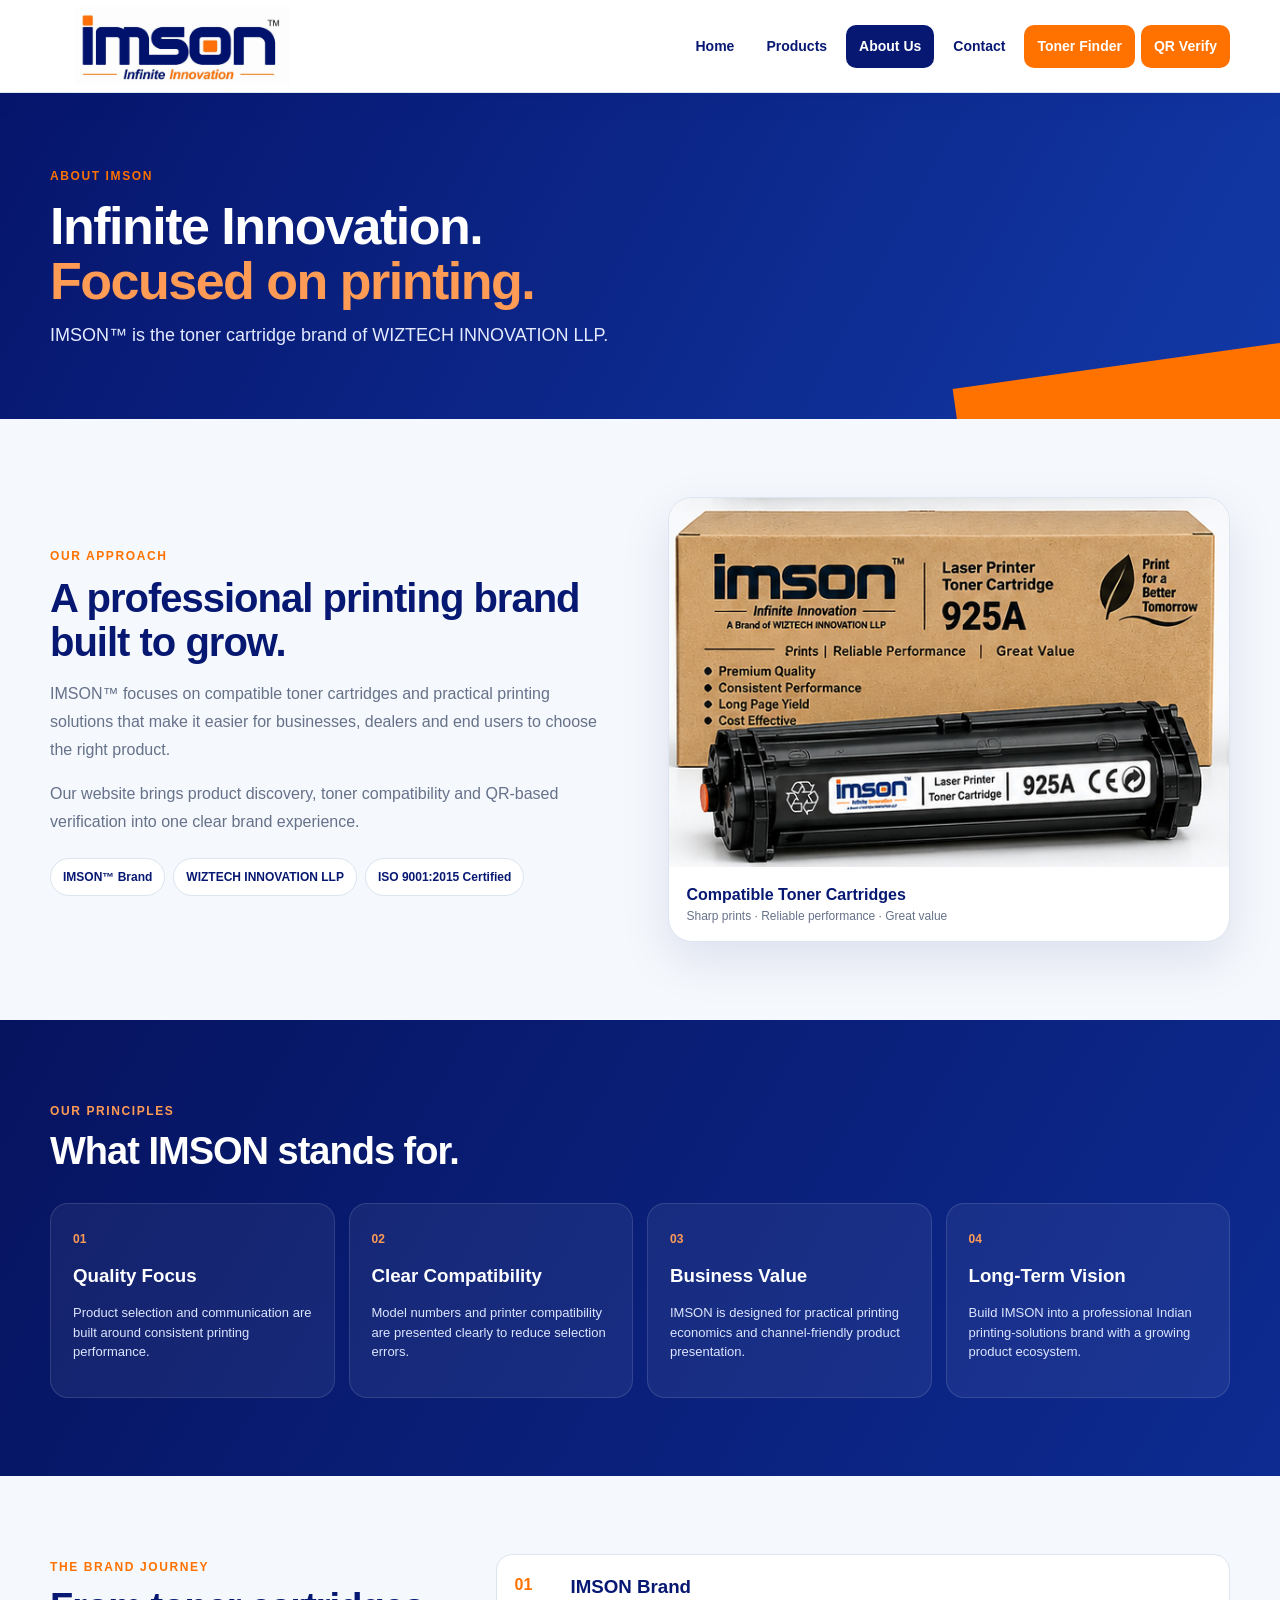
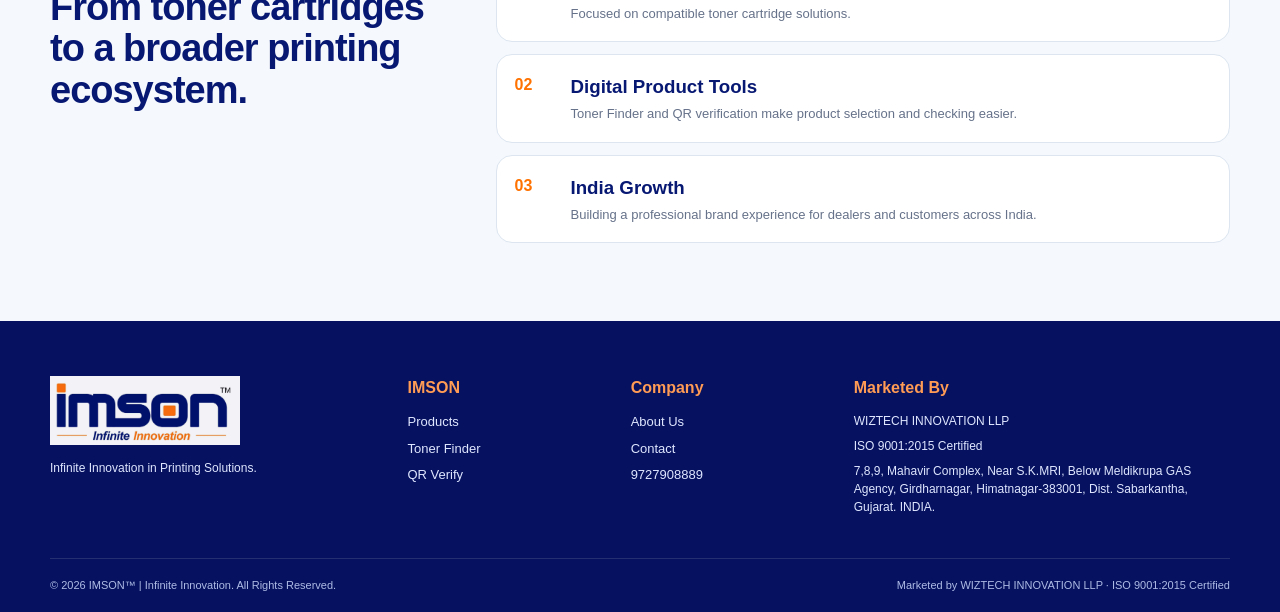
==== commit 06072192: "Add files via upload" ====
--- a/about.html
+++ b/about.html
@@ -1 +1 @@
-<!doctype html><html lang="en"><head><meta charset="utf-8"><meta name="viewport" content="width=device-width,initial-scale=1"><title>About Us | IMSON™</title><meta name="description" content="Learn about IMSON™ and WIZTECH INNOVATION LLP."><link rel="stylesheet" href="styles.css"><link rel="icon" type="image/jpeg" href="Fevicon.jpg"><link rel="shortcut icon" type="image/jpeg" href="Fevicon.jpg"></head><body><header class="site-header"><div class="container header-inner"><a class="brand-link" href="index.html" aria-label="IMSON Home"><img class="site-logo" src="imson-logo.png" alt="IMSON™ Infinite Innovation"></a><button class="nav-toggle" aria-label="Open menu" aria-expanded="false">☰</button><nav class="site-nav" aria-label="Main navigation"><a class="" href="index.html">Home</a><a class="" href="products.html">Products</a><a class="active" href="about.html">About Us</a><a class="" href="contact.html">Contact</a><a class="special " href="toner-finder.html">Toner Finder</a><a class="special " href="qr-verification.html">QR Verify</a></nav></div></header><main><section class="inner-hero"><div class="container"><span class="eyebrow">ABOUT IMSON</span><h1>Infinite Innovation.<br><span>Focused on printing.</span></h1><p>IMSON™ is the toner cartridge brand of WIZTECH INNOVATION LLP.</p></div></section><section class="section"><div class="container story-grid"><div><span class="eyebrow">OUR APPROACH</span><h2>A professional printing brand built to grow.</h2><p>IMSON™ focuses on compatible toner cartridges and practical printing solutions that make it easier for businesses, dealers and end users to choose the right product.</p><p>Our website brings product discovery, toner compatibility and QR-based verification into one clear brand experience.</p><div class="about-badges"><span>IMSON™ Brand</span><span>WIZTECH INNOVATION LLP</span><span>ISO 9001:2015 Certified</span></div></div><div class="about-visual"><img src="assets/products/925a.png" alt="IMSON toner cartridge range"><div class="visual-caption"><b>Compatible Toner Cartridges</b><span>Sharp prints · Reliable performance · Great value</span></div></div></div></section><section class="section dark-section"><div class="container"><div class="section-head"><div><span class="eyebrow orange">OUR PRINCIPLES</span><h2>What IMSON stands for.</h2></div></div><div class="principle-grid"><article><span>01</span><h3>Quality Focus</h3><p>Product selection and communication are built around consistent printing performance.</p></article><article><span>02</span><h3>Clear Compatibility</h3><p>Model numbers and printer compatibility are presented clearly to reduce selection errors.</p></article><article><span>03</span><h3>Business Value</h3><p>IMSON is designed for practical printing economics and channel-friendly product presentation.</p></article><article><span>04</span><h3>Long-Term Vision</h3><p>Build IMSON into a professional Indian printing-solutions brand with a growing product ecosystem.</p></article></div></div></section><section class="section"><div class="container timeline"><div><span class="eyebrow">THE BRAND JOURNEY</span><h2>From toner cartridges to a broader printing ecosystem.</h2></div><div class="timeline-list"><div><b>01</b><h3>IMSON Brand</h3><p>Focused on compatible toner cartridge solutions.</p></div><div><b>02</b><h3>Digital Product Tools</h3><p>Toner Finder and QR verification make product selection and checking easier.</p></div><div><b>03</b><h3>India Growth</h3><p>Building a professional brand experience for dealers and customers across India.</p></div></div></div></section></main><footer class="site-footer"><div class="container footer-grid"><div><img src="imson-logo.png" class="footer-logo" alt="IMSON™"><p class="footer-tag">Infinite Innovation in Printing Solutions.</p></div><div><h4>IMSON</h4><a href="products.html">Products</a><a href="toner-finder.html">Toner Finder</a><a href="qr-verification.html">QR Verify</a></div><div><h4>Company</h4><a href="about.html">About Us</a><a href="contact.html">Contact</a><a href="tel:9727908889">9727908889</a></div><div><h4>Marketed By</h4><p>WIZTECH INNOVATION LLP</p><p>ISO 9001:2015 Certified</p><p>7,8,9, Mahavir Complex, Near S.K.MRI, Below Meldikrupa GAS Agency, Girdharnagar, Himatnagar-383001, Dist. Sabarkantha, Gujarat. INDIA.</p></div></div><div class="container footer-bottom"><span>© 2026 IMSON™ | Infinite Innovation. All Rights Reserved.</span><span>Marketed by WIZTECH INNOVATION LLP · ISO 9001:2015 Certified</span></div></footer><script>document.addEventListener('DOMContentLoaded',()=>{const b=document.querySelector('.nav-toggle'),n=document.querySelector('.site-nav');if(b){b.addEventListener('click',()=>{n.classList.toggle('open');b.setAttribute('aria-expanded',n.classList.contains('open'))});}document.querySelectorAll('.site-nav a').forEach(a=>a.addEventListener('click',()=>n.classList.remove('open')))});</script></body></html>+<!doctype html><html lang="en"><head><meta charset="utf-8"><meta name="viewport" content="width=device-width,initial-scale=1"><title>About Us | IMSON™</title><meta name="description" content="Learn about IMSON™ and WIZTECH INNOVATION LLP."><link rel="stylesheet" href="styles.css"><link rel="icon" type="image/jpeg" href="Fevicon.jpg"><link rel="shortcut icon" type="image/jpeg" href="Fevicon.jpg"></head><body><header class="site-header"><div class="container header-inner"><a class="brand-link" href="index.html" aria-label="IMSON Home"><img class="site-logo" src="imson-logo.png" alt="IMSON™ Infinite Innovation"></a><button class="nav-toggle" aria-label="Open menu" aria-expanded="false">☰</button><nav class="site-nav" aria-label="Main navigation"><a class="" href="index.html">Home</a><a class="" href="products.html">Products</a><a class="active" href="about.html">About Us</a><a class="" href="contact.html">Contact</a><a class="special " href="toner-finder.html">Toner Finder</a><a class="special " href="qr-verification.html">QR Verify</a></nav></div></header><main><section class="inner-hero"><div class="container"><span class="eyebrow">ABOUT IMSON</span><h1>Infinite Innovation.<br><span>Focused on printing.</span></h1><p>IMSON™ is the toner cartridge brand of WIZTECH INNOVATION LLP.</p></div></section><section class="section"><div class="container story-grid"><div><span class="eyebrow">OUR APPROACH</span><h2>A professional printing brand built to grow.</h2><p>IMSON™ focuses on compatible toner cartridges and practical printing solutions that make it easier for businesses, dealers and end users to choose the right product.</p><p>Our website brings product discovery, toner compatibility and QR-based verification into one clear brand experience.</p><div class="about-badges"><span>IMSON™ Brand</span><span>WIZTECH INNOVATION LLP</span><span>ISO 9001:2015 Certified</span></div></div><div class="about-visual"><img src="product-925a.png" alt="IMSON toner cartridge range"><div class="visual-caption"><b>Compatible Toner Cartridges</b><span>Sharp prints · Reliable performance · Great value</span></div></div></div></section><section class="section dark-section"><div class="container"><div class="section-head"><div><span class="eyebrow orange">OUR PRINCIPLES</span><h2>What IMSON stands for.</h2></div></div><div class="principle-grid"><article><span>01</span><h3>Quality Focus</h3><p>Product selection and communication are built around consistent printing performance.</p></article><article><span>02</span><h3>Clear Compatibility</h3><p>Model numbers and printer compatibility are presented clearly to reduce selection errors.</p></article><article><span>03</span><h3>Business Value</h3><p>IMSON is designed for practical printing economics and channel-friendly product presentation.</p></article><article><span>04</span><h3>Long-Term Vision</h3><p>Build IMSON into a professional Indian printing-solutions brand with a growing product ecosystem.</p></article></div></div></section><section class="section"><div class="container timeline"><div><span class="eyebrow">THE BRAND JOURNEY</span><h2>From toner cartridges to a broader printing ecosystem.</h2></div><div class="timeline-list"><div><b>01</b><h3>IMSON Brand</h3><p>Focused on compatible toner cartridge solutions.</p></div><div><b>02</b><h3>Digital Product Tools</h3><p>Toner Finder and QR verification make product selection and checking easier.</p></div><div><b>03</b><h3>India Growth</h3><p>Building a professional brand experience for dealers and customers across India.</p></div></div></div></section></main><footer class="site-footer"><div class="container footer-grid"><div><img src="imson-logo.png" class="footer-logo" alt="IMSON™"><p class="footer-tag">Infinite Innovation in Printing Solutions.</p></div><div><h4>IMSON</h4><a href="products.html">Products</a><a href="toner-finder.html">Toner Finder</a><a href="qr-verification.html">QR Verify</a></div><div><h4>Company</h4><a href="about.html">About Us</a><a href="contact.html">Contact</a><a href="tel:9727908889">9727908889</a></div><div><h4>Marketed By</h4><p>WIZTECH INNOVATION LLP</p><p>ISO 9001:2015 Certified</p><p>7,8,9, Mahavir Complex, Near S.K.MRI, Below Meldikrupa GAS Agency, Girdharnagar, Himatnagar-383001, Dist. Sabarkantha, Gujarat. INDIA.</p></div></div><div class="container footer-bottom"><span>© 2026 IMSON™ | Infinite Innovation. All Rights Reserved.</span><span>Marketed by WIZTECH INNOVATION LLP · ISO 9001:2015 Certified</span></div></footer><script>document.addEventListener('DOMContentLoaded',()=>{const b=document.querySelector('.nav-toggle'),n=document.querySelector('.site-nav');if(b){b.addEventListener('click',()=>{n.classList.toggle('open');b.setAttribute('aria-expanded',n.classList.contains('open'))});}document.querySelectorAll('.site-nav a').forEach(a=>a.addEventListener('click',()=>n.classList.remove('open')))});</script></body></html>
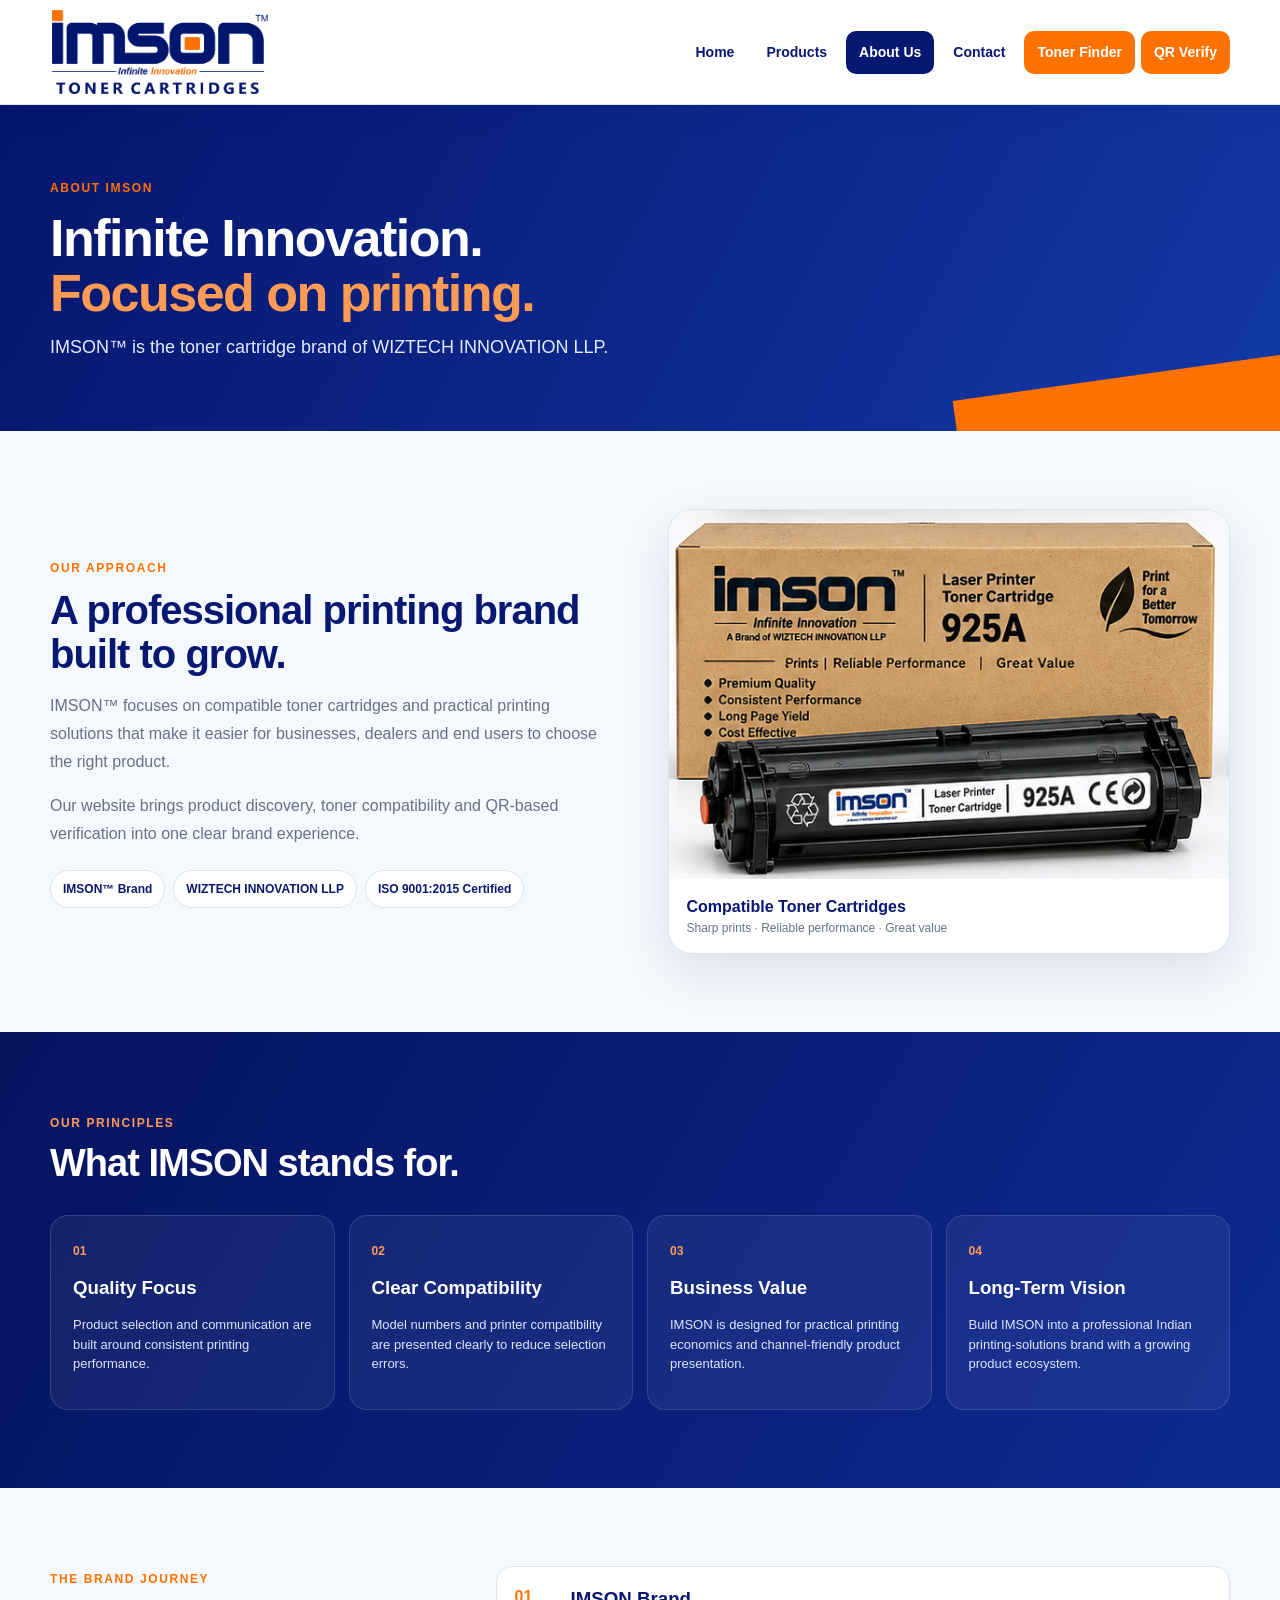
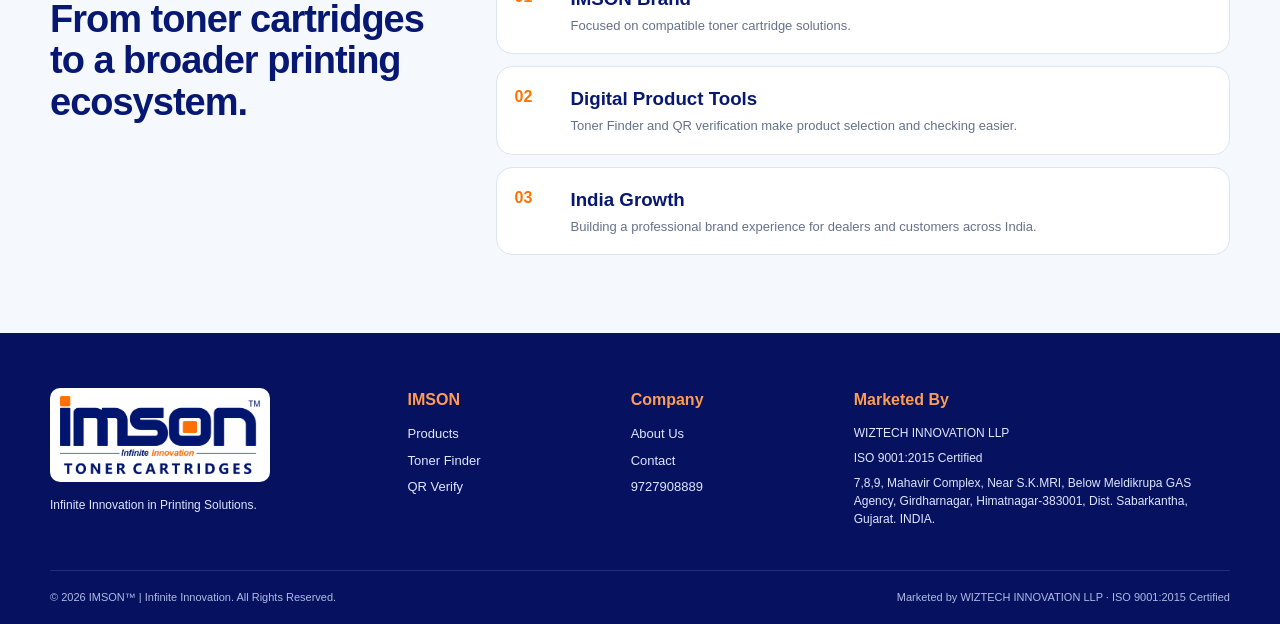
==== commit 481e9a4e: "Add files via upload" ====
--- a/about.html
+++ b/about.html
@@ -1 +1 @@
-<!doctype html><html lang="en"><head><meta charset="utf-8"><meta name="viewport" content="width=device-width,initial-scale=1"><title>About Us | IMSON™</title><meta name="description" content="Learn about IMSON™ and WIZTECH INNOVATION LLP."><link rel="stylesheet" href="styles.css"><link rel="icon" type="image/jpeg" href="Fevicon.jpg"><link rel="shortcut icon" type="image/jpeg" href="Fevicon.jpg"></head><body><header class="site-header"><div class="container header-inner"><a class="brand-link" href="index.html" aria-label="IMSON Home"><img class="site-logo" src="imson-logo.png" alt="IMSON™ Infinite Innovation"></a><button class="nav-toggle" aria-label="Open menu" aria-expanded="false">☰</button><nav class="site-nav" aria-label="Main navigation"><a class="" href="index.html">Home</a><a class="" href="products.html">Products</a><a class="active" href="about.html">About Us</a><a class="" href="contact.html">Contact</a><a class="special " href="toner-finder.html">Toner Finder</a><a class="special " href="qr-verification.html">QR Verify</a></nav></div></header><main><section class="inner-hero"><div class="container"><span class="eyebrow">ABOUT IMSON</span><h1>Infinite Innovation.<br><span>Focused on printing.</span></h1><p>IMSON™ is the toner cartridge brand of WIZTECH INNOVATION LLP.</p></div></section><section class="section"><div class="container story-grid"><div><span class="eyebrow">OUR APPROACH</span><h2>A professional printing brand built to grow.</h2><p>IMSON™ focuses on compatible toner cartridges and practical printing solutions that make it easier for businesses, dealers and end users to choose the right product.</p><p>Our website brings product discovery, toner compatibility and QR-based verification into one clear brand experience.</p><div class="about-badges"><span>IMSON™ Brand</span><span>WIZTECH INNOVATION LLP</span><span>ISO 9001:2015 Certified</span></div></div><div class="about-visual"><img src="product-925a.png" alt="IMSON toner cartridge range"><div class="visual-caption"><b>Compatible Toner Cartridges</b><span>Sharp prints · Reliable performance · Great value</span></div></div></div></section><section class="section dark-section"><div class="container"><div class="section-head"><div><span class="eyebrow orange">OUR PRINCIPLES</span><h2>What IMSON stands for.</h2></div></div><div class="principle-grid"><article><span>01</span><h3>Quality Focus</h3><p>Product selection and communication are built around consistent printing performance.</p></article><article><span>02</span><h3>Clear Compatibility</h3><p>Model numbers and printer compatibility are presented clearly to reduce selection errors.</p></article><article><span>03</span><h3>Business Value</h3><p>IMSON is designed for practical printing economics and channel-friendly product presentation.</p></article><article><span>04</span><h3>Long-Term Vision</h3><p>Build IMSON into a professional Indian printing-solutions brand with a growing product ecosystem.</p></article></div></div></section><section class="section"><div class="container timeline"><div><span class="eyebrow">THE BRAND JOURNEY</span><h2>From toner cartridges to a broader printing ecosystem.</h2></div><div class="timeline-list"><div><b>01</b><h3>IMSON Brand</h3><p>Focused on compatible toner cartridge solutions.</p></div><div><b>02</b><h3>Digital Product Tools</h3><p>Toner Finder and QR verification make product selection and checking easier.</p></div><div><b>03</b><h3>India Growth</h3><p>Building a professional brand experience for dealers and customers across India.</p></div></div></div></section></main><footer class="site-footer"><div class="container footer-grid"><div><img src="imson-logo.png" class="footer-logo" alt="IMSON™"><p class="footer-tag">Infinite Innovation in Printing Solutions.</p></div><div><h4>IMSON</h4><a href="products.html">Products</a><a href="toner-finder.html">Toner Finder</a><a href="qr-verification.html">QR Verify</a></div><div><h4>Company</h4><a href="about.html">About Us</a><a href="contact.html">Contact</a><a href="tel:9727908889">9727908889</a></div><div><h4>Marketed By</h4><p>WIZTECH INNOVATION LLP</p><p>ISO 9001:2015 Certified</p><p>7,8,9, Mahavir Complex, Near S.K.MRI, Below Meldikrupa GAS Agency, Girdharnagar, Himatnagar-383001, Dist. Sabarkantha, Gujarat. INDIA.</p></div></div><div class="container footer-bottom"><span>© 2026 IMSON™ | Infinite Innovation. All Rights Reserved.</span><span>Marketed by WIZTECH INNOVATION LLP · ISO 9001:2015 Certified</span></div></footer><script>document.addEventListener('DOMContentLoaded',()=>{const b=document.querySelector('.nav-toggle'),n=document.querySelector('.site-nav');if(b){b.addEventListener('click',()=>{n.classList.toggle('open');b.setAttribute('aria-expanded',n.classList.contains('open'))});}document.querySelectorAll('.site-nav a').forEach(a=>a.addEventListener('click',()=>n.classList.remove('open')))});</script></body></html>+<!doctype html><html lang="en"><head><meta charset="utf-8"><meta name="viewport" content="width=device-width,initial-scale=1"><title>About Us | IMSON™</title><meta name="description" content="Learn about IMSON™ and WIZTECH INNOVATION LLP."><link rel="stylesheet" href="styles.css"><link rel="icon" type="image/jpeg" href="Fevicon.jpg"><link rel="shortcut icon" type="image/jpeg" href="Fevicon.jpg"></head><body><header class="site-header"><div class="container header-inner"><a class="brand-link" href="index.html" aria-label="IMSON Home"><img class="site-logo" src="imson-logo.png" alt="IMSON™ Toner Cartridges"></a><button class="nav-toggle" aria-label="Open menu" aria-expanded="false">☰</button><nav class="site-nav" aria-label="Main navigation"><a class="" href="index.html">Home</a><a class="" href="products.html">Products</a><a class="active" href="about.html">About Us</a><a class="" href="contact.html">Contact</a><a class="special " href="toner-finder.html">Toner Finder</a><a class="special " href="qr-verification.html">QR Verify</a></nav></div></header><main><section class="inner-hero"><div class="container"><span class="eyebrow">ABOUT IMSON</span><h1>Infinite Innovation.<br><span>Focused on printing.</span></h1><p>IMSON™ is the toner cartridge brand of WIZTECH INNOVATION LLP.</p></div></section><section class="section"><div class="container story-grid"><div><span class="eyebrow">OUR APPROACH</span><h2>A professional printing brand built to grow.</h2><p>IMSON™ focuses on compatible toner cartridges and practical printing solutions that make it easier for businesses, dealers and end users to choose the right product.</p><p>Our website brings product discovery, toner compatibility and QR-based verification into one clear brand experience.</p><div class="about-badges"><span>IMSON™ Brand</span><span>WIZTECH INNOVATION LLP</span><span>ISO 9001:2015 Certified</span></div></div><div class="about-visual"><img src="product-925a.png" alt="IMSON toner cartridge range"><div class="visual-caption"><b>Compatible Toner Cartridges</b><span>Sharp prints · Reliable performance · Great value</span></div></div></div></section><section class="section dark-section"><div class="container"><div class="section-head"><div><span class="eyebrow orange">OUR PRINCIPLES</span><h2>What IMSON stands for.</h2></div></div><div class="principle-grid"><article><span>01</span><h3>Quality Focus</h3><p>Product selection and communication are built around consistent printing performance.</p></article><article><span>02</span><h3>Clear Compatibility</h3><p>Model numbers and printer compatibility are presented clearly to reduce selection errors.</p></article><article><span>03</span><h3>Business Value</h3><p>IMSON is designed for practical printing economics and channel-friendly product presentation.</p></article><article><span>04</span><h3>Long-Term Vision</h3><p>Build IMSON into a professional Indian printing-solutions brand with a growing product ecosystem.</p></article></div></div></section><section class="section"><div class="container timeline"><div><span class="eyebrow">THE BRAND JOURNEY</span><h2>From toner cartridges to a broader printing ecosystem.</h2></div><div class="timeline-list"><div><b>01</b><h3>IMSON Brand</h3><p>Focused on compatible toner cartridge solutions.</p></div><div><b>02</b><h3>Digital Product Tools</h3><p>Toner Finder and QR verification make product selection and checking easier.</p></div><div><b>03</b><h3>India Growth</h3><p>Building a professional brand experience for dealers and customers across India.</p></div></div></div></section></main><footer class="site-footer"><div class="container footer-grid"><div><img src="imson-logo.png" class="footer-logo" alt="IMSON™ Toner Cartridges"><p class="footer-tag">Infinite Innovation in Printing Solutions.</p></div><div><h4>IMSON</h4><a href="products.html">Products</a><a href="toner-finder.html">Toner Finder</a><a href="qr-verification.html">QR Verify</a></div><div><h4>Company</h4><a href="about.html">About Us</a><a href="contact.html">Contact</a><a href="tel:9727908889">9727908889</a></div><div><h4>Marketed By</h4><p>WIZTECH INNOVATION LLP</p><p>ISO 9001:2015 Certified</p><p>7,8,9, Mahavir Complex, Near S.K.MRI, Below Meldikrupa GAS Agency, Girdharnagar, Himatnagar-383001, Dist. Sabarkantha, Gujarat. INDIA.</p></div></div><div class="container footer-bottom"><span>© 2026 IMSON™ | Infinite Innovation. All Rights Reserved.</span><span>Marketed by WIZTECH INNOVATION LLP · ISO 9001:2015 Certified</span></div></footer><script>document.addEventListener('DOMContentLoaded',()=>{const b=document.querySelector('.nav-toggle'),n=document.querySelector('.site-nav');if(b){b.addEventListener('click',()=>{n.classList.toggle('open');b.setAttribute('aria-expanded',n.classList.contains('open'))});}document.querySelectorAll('.site-nav a').forEach(a=>a.addEventListener('click',()=>n.classList.remove('open')))});</script></body></html>
--- a/styles.css
+++ b/styles.css
@@ -1,5 +1,5 @@
 :root{--navy:#071873;--navy2:#153caf;--orange:#ff7200;--orange2:#ff9b54;--ink:#101a35;--muted:#66728a;--bg:#f5f8fc;--white:#fff;--line:#dce5f0;--soft:#edf3fa;--green:#16823e;--shadow:0 18px 50px rgba(7,24,115,.10)}
-*{box-sizing:border-box}html{scroll-behavior:smooth}body{margin:0;font-family:Inter,Arial,Helvetica,sans-serif;background:var(--bg);color:var(--ink);line-height:1.5}img{max-width:100%}a{color:inherit}.container{width:min(1180px,calc(100% - 36px));margin:0 auto}.site-header{position:sticky;top:0;z-index:50;background:rgba(255,255,255,.96);backdrop-filter:blur(14px);border-bottom:1px solid var(--line);box-shadow:0 6px 28px rgba(7,24,115,.06)}.header-inner{min-height:92px;display:flex;align-items:center;justify-content:space-between;gap:24px}.brand-link{display:flex;align-items:center;line-height:0}.site-logo{display:block;width:265px;height:auto;max-height:78px;object-fit:contain}.site-nav{display:flex;align-items:center;gap:6px}.site-nav a{padding:11px 13px;border-radius:10px;text-decoration:none;font-weight:800;font-size:14px;color:var(--navy);white-space:nowrap}.site-nav a:hover,.site-nav a.active{background:var(--navy);color:#fff}.site-nav a.special{background:var(--orange);color:#fff}.site-nav a.special:hover,.site-nav a.special.active{background:#e76000}.nav-toggle{display:none;border:0;background:var(--navy);color:#fff;border-radius:10px;padding:10px 12px;font-size:20px}.hero{color:#fff}.hero-home{background:linear-gradient(118deg,#06166f 0%,#1036a5 68%,#1747b5 100%);overflow:hidden;position:relative}.hero-home:after{content:"";position:absolute;right:-120px;bottom:-100px;width:480px;height:180px;background:var(--orange);transform:rotate(-8deg)}.hero-layout{min-height:610px;display:grid;grid-template-columns:1.05fr .95fr;align-items:center;gap:30px;position:relative;z-index:1}.kicker,.eyebrow{display:inline-block;color:#ffd4b8;font-size:12px;font-weight:900;letter-spacing:1.6px;text-transform:uppercase}.eyebrow{color:var(--orange);margin-bottom:7px}.hero-copy h1{font-size:62px;line-height:1.03;letter-spacing:-2.2px;margin:12px 0 22px;color:#fff}.hero-copy h1 span{color:#ff9b54}.hero-copy>p{font-size:19px;line-height:1.65;color:#e8edff;max-width:650px;margin:0}.hero-actions{display:flex;gap:12px;flex-wrap:wrap;margin:28px 0 18px}.btn{display:inline-flex;align-items:center;justify-content:center;gap:8px;padding:13px 18px;border:0;border-radius:11px;text-decoration:none;font-weight:900;cursor:pointer}.btn-orange{background:var(--orange);color:#fff}.btn-orange:hover{background:#e56100}.btn-light{background:#fff;color:var(--navy)}.btn-navy{background:var(--navy);color:#fff}.hero-points{display:flex;gap:18px;flex-wrap:wrap;color:#dce6ff;font-size:13px;font-weight:700}.hero-product{position:relative;padding:35px}.hero-product img{position:relative;z-index:2;width:100%;border-radius:24px;box-shadow:0 30px 70px rgba(0,0,0,.24);background:#fff}.product-glow{position:absolute;inset:12% 3% 7%;background:radial-gradient(circle,rgba(255,114,0,.32),transparent 65%);filter:blur(12px)}.hero-product-label{position:absolute;z-index:3;left:5%;bottom:7%;background:#fff;border-radius:14px;padding:12px 16px;box-shadow:0 12px 30px rgba(0,0,0,.18);display:flex;flex-direction:column}.hero-product-label b{color:var(--navy);font-size:16px}.hero-product-label span{font-size:12px;color:var(--muted)}.trust-strip{background:#fff;border-bottom:1px solid var(--line)}.trust-grid{display:grid;grid-template-columns:repeat(4,1fr);padding:18px 0}.trust-grid>div{padding:3px 24px;border-right:1px solid var(--line);display:flex;flex-direction:column;align-items:center;text-align:center}.trust-grid>div:last-child{border-right:0}.trust-grid strong{color:var(--navy);font-size:17px}.trust-grid span{font-size:12px;color:var(--muted)}.section{padding:78px 0}.section-head{display:flex;align-items:end;justify-content:space-between;gap:20px;margin-bottom:30px}.section-head.center{justify-content:center;text-align:center}.section h2{font-size:38px;line-height:1.1;margin:4px 0 0;letter-spacing:-1px;color:var(--navy)}.section-head p{max-width:680px;color:var(--muted);margin:12px auto 0}.text-link{color:var(--navy);font-weight:900;text-decoration:none}.home-product-grid{display:grid;grid-template-columns:repeat(4,1fr);gap:18px}.product-tile{background:#fff;border:1px solid var(--line);border-radius:20px;overflow:hidden;text-decoration:none;box-shadow:var(--shadow);transition:.2s}.product-tile:hover{transform:translateY(-4px);box-shadow:0 24px 55px rgba(7,24,115,.15)}.product-tile img{width:100%;aspect-ratio:1.3/1;object-fit:cover;display:block}.product-tile>div{padding:18px}.product-tile span{font-size:11px;text-transform:uppercase;letter-spacing:1px;color:var(--orange);font-weight:900}.product-tile h3{font-size:27px;color:var(--navy);margin:3px 0}.product-tile p{color:var(--muted);font-size:13px;margin:0}.dark-section{background:linear-gradient(120deg,#06135f,#0d2b91);color:#fff}.dark-section h2{color:#fff}.dark-section p{color:#dce5ff}.orange{color:#ff9b54!important}.split-section{display:grid;grid-template-columns:1fr 1fr;gap:70px;align-items:center}.mini-stats{display:flex;gap:10px;margin-top:30px}.mini-stats>div{border:1px solid rgba(255,255,255,.16);padding:14px 18px;border-radius:13px;min-width:110px}.mini-stats b{display:block;color:#fff;font-size:18px}.mini-stats span{display:block;font-size:11px;color:#cbd6ff}.feature-panel{display:grid;grid-template-columns:1fr 1fr;gap:12px}.feature-panel>div{background:rgba(255,255,255,.08);border:1px solid rgba(255,255,255,.12);border-radius:18px;padding:22px}.feature-panel .icon{color:#ff9b54;font-weight:900;font-size:12px}.feature-panel h3{margin:12px 0 6px}.feature-panel p{font-size:13px}.feature-panel a{color:#fff;font-weight:900;text-decoration:none;font-size:13px}.benefit-grid{display:grid;grid-template-columns:repeat(4,1fr);gap:15px}.benefit-grid article{background:#fff;border:1px solid var(--line);border-radius:18px;padding:24px;box-shadow:0 10px 30px rgba(7,24,115,.06)}.benefit-grid b{color:var(--orange);font-size:12px}.benefit-grid h3{color:var(--navy);margin:14px 0 6px}.benefit-grid p{color:var(--muted);font-size:13px}.cta-band{background:#fff;border-top:1px solid var(--line);padding:55px 0}.cta-band>.container{display:flex;align-items:center;justify-content:space-between;gap:25px}.cta-band h2{color:var(--navy);font-size:32px;margin:4px 0}.cta-band p{color:var(--muted)}.inner-hero{background:linear-gradient(118deg,#06156c,#1239a7);color:#fff;padding:70px 0;position:relative;overflow:hidden}.inner-hero:after{content:"";position:absolute;right:-100px;bottom:-75px;width:420px;height:135px;background:var(--orange);transform:rotate(-8deg)}.inner-hero .container{position:relative;z-index:1}.inner-hero h1{font-size:52px;line-height:1.05;margin:7px 0 14px;letter-spacing:-1.5px}.inner-hero h1 span{color:#ff9b54}.inner-hero p{font-size:18px;color:#e4eaff;max-width:650px;margin:0}.catalog-toolbar{display:flex;align-items:end;justify-content:space-between;gap:25px;margin-bottom:18px}.catalog-toolbar h2{margin:0;color:var(--navy);font-size:30px}.catalog-search{display:flex;gap:9px;width:min(610px,100%)}.catalog-search input{flex:1;border:1px solid var(--line);border-radius:11px;padding:14px 15px;font-size:15px}.catalog-status{color:var(--muted);font-size:13px;margin-bottom:15px}.catalog-grid{display:grid;grid-template-columns:repeat(2,1fr);gap:20px}.catalog-card{background:#fff;border:1px solid var(--line);border-radius:22px;overflow:hidden;box-shadow:var(--shadow);display:grid;grid-template-columns:.92fr 1.08fr}.catalog-image{background:#f7f9fc;display:flex;align-items:center;justify-content:center;min-height:300px}.catalog-image img{width:100%;height:100%;object-fit:cover}.catalog-body{padding:24px}.catalog-family{color:var(--orange);font-size:11px;text-transform:uppercase;font-weight:900;letter-spacing:1px}.catalog-body h3{font-size:29px;color:var(--navy);margin:5px 0 0}.catalog-alt{font-size:13px;color:var(--muted);font-weight:700}.catalog-body p{color:var(--muted);font-size:13px}.catalog-specs{display:grid;grid-template-columns:1fr 1fr;border-top:1px solid var(--line);border-bottom:1px solid var(--line);padding:12px 0;margin:16px 0}.catalog-specs span{font-size:12px;color:var(--muted)}.catalog-specs b{display:block;color:var(--navy);font-size:11px;text-transform:uppercase}.compat-list{font-size:12px;margin-bottom:16px}.compat-list>b{display:block;color:var(--navy);margin-bottom:6px}.compat-list span{display:inline-block;background:#eef4fb;color:#2d4b77;padding:5px 7px;border-radius:999px;margin:2px}.empty-card{grid-column:1/-1;background:#fff;border:1px dashed #cdd7e5;padding:35px;text-align:center;color:var(--muted);border-radius:18px}.soft-section{background:#edf3fa}.product-note{display:flex;align-items:center;justify-content:space-between;gap:20px}.story-grid{display:grid;grid-template-columns:1fr 1fr;gap:55px;align-items:center}.story-grid h2{font-size:40px;color:var(--navy);line-height:1.1}.story-grid p{color:var(--muted);font-size:16px;line-height:1.75}.about-badges{display:flex;gap:8px;flex-wrap:wrap;margin-top:22px}.about-badges span{border:1px solid var(--line);background:#fff;padding:9px 12px;border-radius:999px;font-size:12px;font-weight:800;color:var(--navy)}.about-visual{background:#fff;border:1px solid var(--line);border-radius:24px;overflow:hidden;box-shadow:var(--shadow)}.about-visual img{display:block;width:100%}.visual-caption{padding:16px 18px;display:flex;flex-direction:column}.visual-caption b{color:var(--navy)}.visual-caption span{font-size:12px;color:var(--muted)}.principle-grid{display:grid;grid-template-columns:repeat(4,1fr);gap:14px}.principle-grid article{border:1px solid rgba(255,255,255,.12);background:rgba(255,255,255,.06);border-radius:18px;padding:22px}.principle-grid span{color:#ff9b54;font-weight:900;font-size:12px}.principle-grid h3{margin:12px 0 6px}.principle-grid p{font-size:13px}.timeline{display:grid;grid-template-columns:.7fr 1.3fr;gap:50px}.timeline h2{font-size:38px;color:var(--navy)}.timeline-list{display:grid;gap:12px}.timeline-list>div{display:grid;grid-template-columns:44px 1fr;column-gap:12px;padding:18px;border:1px solid var(--line);background:#fff;border-radius:16px}.timeline-list b{grid-row:1/3;color:var(--orange)}.timeline-list h3{margin:0;color:var(--navy)}.timeline-list p{margin:3px 0 0;color:var(--muted);font-size:13px}.contact-layout{display:grid;grid-template-columns:1fr 1fr;gap:22px}.contact-info h2,.contact-form-card h2{font-size:34px;color:var(--navy);margin:5px 0 10px}.contact-lead{color:var(--muted)}.contact-cards{display:grid;gap:10px;margin-top:24px}.contact-cards>a,.contact-cards>div{display:flex;flex-direction:column;text-decoration:none;background:#fff;border:1px solid var(--line);border-radius:16px;padding:18px}.contact-cards small{color:var(--orange);font-weight:900;letter-spacing:1px}.contact-cards strong{color:var(--navy);font-size:18px;margin-top:4px}.contact-cards span{color:var(--muted);font-size:12px}.contact-form-card{background:#fff;border:1px solid var(--line);border-radius:22px;padding:28px;box-shadow:var(--shadow)}.contact-form{display:grid;gap:13px}.contact-form label{font-size:12px;color:var(--navy);font-weight:900}.contact-form input,.contact-form textarea{display:block;width:100%;margin-top:6px;padding:13px 14px;border:1px solid #ccd7e5;border-radius:10px;font:inherit}.contact-form textarea{min-height:145px;resize:vertical}.note{font-size:11px;color:var(--muted)}.site-footer{background:#06125f;color:#fff;padding:55px 0 0}.footer-grid{display:grid;grid-template-columns:1.2fr .7fr .7fr 1.4fr;gap:35px}.footer-logo{width:190px;filter:brightness(0) invert(1);opacity:.96}.footer-tag{color:#cdd8ff;font-size:12px}.site-footer h4{margin:0 0 12px;color:#ff9b54}.site-footer a{display:block;text-decoration:none;color:#dfe6ff;font-size:13px;margin:7px 0}.site-footer p{font-size:12px;color:#dfe6ff;margin:7px 0}.footer-bottom{border-top:1px solid rgba(255,255,255,.12);margin-top:35px;padding:18px 0;display:flex;justify-content:space-between;gap:20px;color:#aebbe5;font-size:11px}.finder-hero,.qr-hero{padding:58px 0}.finder-hero h1,.qr-hero h1{font-size:48px}.finder-hero p,.qr-hero p{max-width:760px}.verify-search{display:flex;gap:10px;max-width:700px;margin-top:22px}.verify-search input{flex:1;border:0;border-radius:11px;padding:14px 15px;font-size:15px}.finder-hero + main,.qr-hero + main{margin-top:0!important}.finder-hero + main{max-width:none!important;padding:0!important}.finder-hero + main .search-box,.finder-hero + main .results-box,.finder-hero + main .admin-box{border-radius:18px}.finder-hero + main .search-box{margin:32px auto 0;max-width:1180px}.finder-hero + main .info-box,.finder-hero + main .results-box,.finder-hero + main .admin-box{max-width:1180px;margin-left:auto;margin-right:auto}.finder-hero + main .info-box{margin-top:14px}.finder-hero + main .results-box{margin-top:14px}.finder-hero + main .admin-box{margin-top:14px}.qr-hero + main{width:min(1180px,calc(100% - 36px));margin:30px auto!important;padding:0!important}.qr-hero + main .hero{display:none}.qr-hero + main #publicProducts{margin-top:0}.site-footer + script + script{}.site-header + main{}.site-footer .footer-logo{filter:none}.site-footer .footer-logo{object-fit:contain}
-@media(max-width:1050px){.site-logo{width:230px}.site-nav a{font-size:13px;padding:10px}.hero-copy h1{font-size:51px}.home-product-grid{grid-template-columns:repeat(2,1fr)}.benefit-grid,.principle-grid{grid-template-columns:repeat(2,1fr)}.catalog-grid{grid-template-columns:1fr}.footer-grid{grid-template-columns:1fr 1fr}.story-grid,.timeline,.contact-layout,.split-section{grid-template-columns:1fr}}
-@media(max-width:760px){.container{width:min(100% - 24px,1180px)}.site-header{position:sticky}.header-inner{min-height:76px;flex-wrap:wrap;padding:10px 0}.brand-link{margin:auto}.site-logo{width:190px;max-height:60px}.nav-toggle{display:block;position:absolute;right:0;top:17px}.site-nav{display:none;width:100%;flex-direction:column;align-items:stretch;padding:5px 0 10px}.site-nav.open{display:flex}.site-nav a{text-align:center}.hero-layout{grid-template-columns:1fr;min-height:auto;padding:65px 0 85px}.hero-copy h1{font-size:42px}.hero-product{padding:10px 12px}.hero-product-label{left:8%;bottom:3%}.trust-grid{grid-template-columns:1fr 1fr}.trust-grid>div:nth-child(2){border-right:0}.trust-grid>div{padding:10px 8px;border-bottom:1px solid var(--line)}.section{padding:58px 0}.section-head,.catalog-toolbar,.product-note,.cta-band>.container{align-items:flex-start;flex-direction:column}.section h2{font-size:31px}.home-product-grid,.benefit-grid,.principle-grid{grid-template-columns:1fr}.split-section{gap:30px}.feature-panel{grid-template-columns:1fr}.inner-hero h1,.finder-hero h1,.qr-hero h1{font-size:40px}.inner-hero{padding:55px 0}.catalog-search{width:100%;flex-direction:column}.catalog-card{grid-template-columns:1fr}.catalog-image{min-height:220px}.story-grid{gap:28px}.timeline{gap:28px}.footer-grid{grid-template-columns:1fr 1fr}.footer-bottom{flex-direction:column}.verify-search{flex-direction:column}.qr-hero + main{width:min(100% - 24px,1180px)} }
+*{box-sizing:border-box}html{scroll-behavior:smooth}body{margin:0;font-family:Inter,Arial,Helvetica,sans-serif;background:var(--bg);color:var(--ink);line-height:1.5}img{max-width:100%}a{color:inherit}.container{width:min(1180px,calc(100% - 36px));margin:0 auto}.site-header{position:sticky;top:0;z-index:50;background:rgba(255,255,255,.96);backdrop-filter:blur(14px);border-bottom:1px solid var(--line);box-shadow:0 6px 28px rgba(7,24,115,.06)}.header-inner{min-height:104px;display:flex;align-items:center;justify-content:space-between;gap:24px}.brand-link{display:flex;align-items:center;line-height:0}.site-logo{display:block;width:220px;height:auto;max-height:84px;object-fit:contain}.site-nav{display:flex;align-items:center;gap:6px}.site-nav a{padding:11px 13px;border-radius:10px;text-decoration:none;font-weight:800;font-size:14px;color:var(--navy);white-space:nowrap}.site-nav a:hover,.site-nav a.active{background:var(--navy);color:#fff}.site-nav a.special{background:var(--orange);color:#fff}.site-nav a.special:hover,.site-nav a.special.active{background:#e76000}.nav-toggle{display:none;border:0;background:var(--navy);color:#fff;border-radius:10px;padding:10px 12px;font-size:20px}.hero{color:#fff}.hero-home{background:linear-gradient(118deg,#06166f 0%,#1036a5 68%,#1747b5 100%);overflow:hidden;position:relative}.hero-home:after{content:"";position:absolute;right:-120px;bottom:-100px;width:480px;height:180px;background:var(--orange);transform:rotate(-8deg)}.hero-layout{min-height:610px;display:grid;grid-template-columns:1.05fr .95fr;align-items:center;gap:30px;position:relative;z-index:1}.kicker,.eyebrow{display:inline-block;color:#ffd4b8;font-size:12px;font-weight:900;letter-spacing:1.6px;text-transform:uppercase}.eyebrow{color:var(--orange);margin-bottom:7px}.hero-copy h1{font-size:62px;line-height:1.03;letter-spacing:-2.2px;margin:12px 0 22px;color:#fff}.hero-copy h1 span{color:#ff9b54}.hero-copy>p{font-size:19px;line-height:1.65;color:#e8edff;max-width:650px;margin:0}.hero-actions{display:flex;gap:12px;flex-wrap:wrap;margin:28px 0 18px}.btn{display:inline-flex;align-items:center;justify-content:center;gap:8px;padding:13px 18px;border:0;border-radius:11px;text-decoration:none;font-weight:900;cursor:pointer}.btn-orange{background:var(--orange);color:#fff}.btn-orange:hover{background:#e56100}.btn-light{background:#fff;color:var(--navy)}.btn-navy{background:var(--navy);color:#fff}.hero-points{display:flex;gap:18px;flex-wrap:wrap;color:#dce6ff;font-size:13px;font-weight:700}.hero-product{position:relative;padding:35px}.hero-product img{position:relative;z-index:2;width:100%;border-radius:24px;box-shadow:0 30px 70px rgba(0,0,0,.24);background:#fff}.product-glow{position:absolute;inset:12% 3% 7%;background:radial-gradient(circle,rgba(255,114,0,.32),transparent 65%);filter:blur(12px)}.hero-product-label{position:absolute;z-index:3;left:5%;bottom:7%;background:#fff;border-radius:14px;padding:12px 16px;box-shadow:0 12px 30px rgba(0,0,0,.18);display:flex;flex-direction:column}.hero-product-label b{color:var(--navy);font-size:16px}.hero-product-label span{font-size:12px;color:var(--muted)}.trust-strip{background:#fff;border-bottom:1px solid var(--line)}.trust-grid{display:grid;grid-template-columns:repeat(4,1fr);padding:18px 0}.trust-grid>div{padding:3px 24px;border-right:1px solid var(--line);display:flex;flex-direction:column;align-items:center;text-align:center}.trust-grid>div:last-child{border-right:0}.trust-grid strong{color:var(--navy);font-size:17px}.trust-grid span{font-size:12px;color:var(--muted)}.section{padding:78px 0}.section-head{display:flex;align-items:end;justify-content:space-between;gap:20px;margin-bottom:30px}.section-head.center{justify-content:center;text-align:center}.section h2{font-size:38px;line-height:1.1;margin:4px 0 0;letter-spacing:-1px;color:var(--navy)}.section-head p{max-width:680px;color:var(--muted);margin:12px auto 0}.text-link{color:var(--navy);font-weight:900;text-decoration:none}.home-product-grid{display:grid;grid-template-columns:repeat(4,1fr);gap:18px}.product-tile{background:#fff;border:1px solid var(--line);border-radius:20px;overflow:hidden;text-decoration:none;box-shadow:var(--shadow);transition:.2s}.product-tile:hover{transform:translateY(-4px);box-shadow:0 24px 55px rgba(7,24,115,.15)}.product-tile img{width:100%;aspect-ratio:1.3/1;object-fit:cover;display:block}.product-tile>div{padding:18px}.product-tile span{font-size:11px;text-transform:uppercase;letter-spacing:1px;color:var(--orange);font-weight:900}.product-tile h3{font-size:27px;color:var(--navy);margin:3px 0}.product-tile p{color:var(--muted);font-size:13px;margin:0}.dark-section{background:linear-gradient(120deg,#06135f,#0d2b91);color:#fff}.dark-section h2{color:#fff}.dark-section p{color:#dce5ff}.orange{color:#ff9b54!important}.split-section{display:grid;grid-template-columns:1fr 1fr;gap:70px;align-items:center}.mini-stats{display:flex;gap:10px;margin-top:30px}.mini-stats>div{border:1px solid rgba(255,255,255,.16);padding:14px 18px;border-radius:13px;min-width:110px}.mini-stats b{display:block;color:#fff;font-size:18px}.mini-stats span{display:block;font-size:11px;color:#cbd6ff}.feature-panel{display:grid;grid-template-columns:1fr 1fr;gap:12px}.feature-panel>div{background:rgba(255,255,255,.08);border:1px solid rgba(255,255,255,.12);border-radius:18px;padding:22px}.feature-panel .icon{color:#ff9b54;font-weight:900;font-size:12px}.feature-panel h3{margin:12px 0 6px}.feature-panel p{font-size:13px}.feature-panel a{color:#fff;font-weight:900;text-decoration:none;font-size:13px}.benefit-grid{display:grid;grid-template-columns:repeat(4,1fr);gap:15px}.benefit-grid article{background:#fff;border:1px solid var(--line);border-radius:18px;padding:24px;box-shadow:0 10px 30px rgba(7,24,115,.06)}.benefit-grid b{color:var(--orange);font-size:12px}.benefit-grid h3{color:var(--navy);margin:14px 0 6px}.benefit-grid p{color:var(--muted);font-size:13px}.cta-band{background:#fff;border-top:1px solid var(--line);padding:55px 0}.cta-band>.container{display:flex;align-items:center;justify-content:space-between;gap:25px}.cta-band h2{color:var(--navy);font-size:32px;margin:4px 0}.cta-band p{color:var(--muted)}.inner-hero{background:linear-gradient(118deg,#06156c,#1239a7);color:#fff;padding:70px 0;position:relative;overflow:hidden}.inner-hero:after{content:"";position:absolute;right:-100px;bottom:-75px;width:420px;height:135px;background:var(--orange);transform:rotate(-8deg)}.inner-hero .container{position:relative;z-index:1}.inner-hero h1{font-size:52px;line-height:1.05;margin:7px 0 14px;letter-spacing:-1.5px}.inner-hero h1 span{color:#ff9b54}.inner-hero p{font-size:18px;color:#e4eaff;max-width:650px;margin:0}.catalog-toolbar{display:flex;align-items:end;justify-content:space-between;gap:25px;margin-bottom:18px}.catalog-toolbar h2{margin:0;color:var(--navy);font-size:30px}.catalog-search{display:flex;gap:9px;width:min(610px,100%)}.catalog-search input{flex:1;border:1px solid var(--line);border-radius:11px;padding:14px 15px;font-size:15px}.catalog-status{color:var(--muted);font-size:13px;margin-bottom:15px}.catalog-grid{display:grid;grid-template-columns:repeat(2,1fr);gap:20px}.catalog-card{background:#fff;border:1px solid var(--line);border-radius:22px;overflow:hidden;box-shadow:var(--shadow);display:grid;grid-template-columns:.92fr 1.08fr}.catalog-image{background:#f7f9fc;display:flex;align-items:center;justify-content:center;min-height:300px}.catalog-image img{width:100%;height:100%;object-fit:cover}.catalog-body{padding:24px}.catalog-family{color:var(--orange);font-size:11px;text-transform:uppercase;font-weight:900;letter-spacing:1px}.catalog-body h3{font-size:29px;color:var(--navy);margin:5px 0 0}.catalog-alt{font-size:13px;color:var(--muted);font-weight:700}.catalog-body p{color:var(--muted);font-size:13px}.catalog-specs{display:grid;grid-template-columns:1fr 1fr;border-top:1px solid var(--line);border-bottom:1px solid var(--line);padding:12px 0;margin:16px 0}.catalog-specs span{font-size:12px;color:var(--muted)}.catalog-specs b{display:block;color:var(--navy);font-size:11px;text-transform:uppercase}.compat-list{font-size:12px;margin-bottom:16px}.compat-list>b{display:block;color:var(--navy);margin-bottom:6px}.compat-list span{display:inline-block;background:#eef4fb;color:#2d4b77;padding:5px 7px;border-radius:999px;margin:2px}.empty-card{grid-column:1/-1;background:#fff;border:1px dashed #cdd7e5;padding:35px;text-align:center;color:var(--muted);border-radius:18px}.soft-section{background:#edf3fa}.product-note{display:flex;align-items:center;justify-content:space-between;gap:20px}.story-grid{display:grid;grid-template-columns:1fr 1fr;gap:55px;align-items:center}.story-grid h2{font-size:40px;color:var(--navy);line-height:1.1}.story-grid p{color:var(--muted);font-size:16px;line-height:1.75}.about-badges{display:flex;gap:8px;flex-wrap:wrap;margin-top:22px}.about-badges span{border:1px solid var(--line);background:#fff;padding:9px 12px;border-radius:999px;font-size:12px;font-weight:800;color:var(--navy)}.about-visual{background:#fff;border:1px solid var(--line);border-radius:24px;overflow:hidden;box-shadow:var(--shadow)}.about-visual img{display:block;width:100%}.visual-caption{padding:16px 18px;display:flex;flex-direction:column}.visual-caption b{color:var(--navy)}.visual-caption span{font-size:12px;color:var(--muted)}.principle-grid{display:grid;grid-template-columns:repeat(4,1fr);gap:14px}.principle-grid article{border:1px solid rgba(255,255,255,.12);background:rgba(255,255,255,.06);border-radius:18px;padding:22px}.principle-grid span{color:#ff9b54;font-weight:900;font-size:12px}.principle-grid h3{margin:12px 0 6px}.principle-grid p{font-size:13px}.timeline{display:grid;grid-template-columns:.7fr 1.3fr;gap:50px}.timeline h2{font-size:38px;color:var(--navy)}.timeline-list{display:grid;gap:12px}.timeline-list>div{display:grid;grid-template-columns:44px 1fr;column-gap:12px;padding:18px;border:1px solid var(--line);background:#fff;border-radius:16px}.timeline-list b{grid-row:1/3;color:var(--orange)}.timeline-list h3{margin:0;color:var(--navy)}.timeline-list p{margin:3px 0 0;color:var(--muted);font-size:13px}.contact-layout{display:grid;grid-template-columns:1fr 1fr;gap:22px}.contact-info h2,.contact-form-card h2{font-size:34px;color:var(--navy);margin:5px 0 10px}.contact-lead{color:var(--muted)}.contact-cards{display:grid;gap:10px;margin-top:24px}.contact-cards>a,.contact-cards>div{display:flex;flex-direction:column;text-decoration:none;background:#fff;border:1px solid var(--line);border-radius:16px;padding:18px}.contact-cards small{color:var(--orange);font-weight:900;letter-spacing:1px}.contact-cards strong{color:var(--navy);font-size:18px;margin-top:4px}.contact-cards span{color:var(--muted);font-size:12px}.contact-form-card{background:#fff;border:1px solid var(--line);border-radius:22px;padding:28px;box-shadow:var(--shadow)}.contact-form{display:grid;gap:13px}.contact-form label{font-size:12px;color:var(--navy);font-weight:900}.contact-form input,.contact-form textarea{display:block;width:100%;margin-top:6px;padding:13px 14px;border:1px solid #ccd7e5;border-radius:10px;font:inherit}.contact-form textarea{min-height:145px;resize:vertical}.note{font-size:11px;color:var(--muted)}.site-footer{background:#06125f;color:#fff;padding:55px 0 0}.footer-grid{display:grid;grid-template-columns:1.2fr .7fr .7fr 1.4fr;gap:35px}.footer-logo{width:220px;height:auto;filter:none;opacity:1;background:#fff;padding:8px 10px;border-radius:10px;object-fit:contain}.footer-tag{color:#cdd8ff;font-size:12px}.site-footer h4{margin:0 0 12px;color:#ff9b54}.site-footer a{display:block;text-decoration:none;color:#dfe6ff;font-size:13px;margin:7px 0}.site-footer p{font-size:12px;color:#dfe6ff;margin:7px 0}.footer-bottom{border-top:1px solid rgba(255,255,255,.12);margin-top:35px;padding:18px 0;display:flex;justify-content:space-between;gap:20px;color:#aebbe5;font-size:11px}.finder-hero,.qr-hero{padding:58px 0}.finder-hero h1,.qr-hero h1{font-size:48px}.finder-hero p,.qr-hero p{max-width:760px}.verify-search{display:flex;gap:10px;max-width:700px;margin-top:22px}.verify-search input{flex:1;border:0;border-radius:11px;padding:14px 15px;font-size:15px}.finder-hero + main,.qr-hero + main{margin-top:0!important}.finder-hero + main{max-width:none!important;padding:0!important}.finder-hero + main .search-box,.finder-hero + main .results-box,.finder-hero + main .admin-box{border-radius:18px}.finder-hero + main .search-box{margin:32px auto 0;max-width:1180px}.finder-hero + main .info-box,.finder-hero + main .results-box,.finder-hero + main .admin-box{max-width:1180px;margin-left:auto;margin-right:auto}.finder-hero + main .info-box{margin-top:14px}.finder-hero + main .results-box{margin-top:14px}.finder-hero + main .admin-box{margin-top:14px}.qr-hero + main{width:min(1180px,calc(100% - 36px));margin:30px auto!important;padding:0!important}.qr-hero + main .hero{display:none}.qr-hero + main #publicProducts{margin-top:0}.site-footer + script + script{}.site-header + main{}.site-footer .footer-logo{filter:none;object-fit:contain}
+@media(max-width:1050px){.site-logo{width:210px;max-height:80px}.site-nav a{font-size:13px;padding:10px}.hero-copy h1{font-size:51px}.home-product-grid{grid-template-columns:repeat(2,1fr)}.benefit-grid,.principle-grid{grid-template-columns:repeat(2,1fr)}.catalog-grid{grid-template-columns:1fr}.footer-grid{grid-template-columns:1fr 1fr}.story-grid,.timeline,.contact-layout,.split-section{grid-template-columns:1fr}}
+@media(max-width:760px){.container{width:min(100% - 24px,1180px)}.site-header{position:sticky}.header-inner{min-height:86px;flex-wrap:wrap;padding:10px 0}.brand-link{margin:auto}.site-logo{width:190px;max-height:74px}.nav-toggle{display:block;position:absolute;right:0;top:17px}.site-nav{display:none;width:100%;flex-direction:column;align-items:stretch;padding:5px 0 10px}.site-nav.open{display:flex}.site-nav a{text-align:center}.hero-layout{grid-template-columns:1fr;min-height:auto;padding:65px 0 85px}.hero-copy h1{font-size:42px}.hero-product{padding:10px 12px}.hero-product-label{left:8%;bottom:3%}.trust-grid{grid-template-columns:1fr 1fr}.trust-grid>div:nth-child(2){border-right:0}.trust-grid>div{padding:10px 8px;border-bottom:1px solid var(--line)}.section{padding:58px 0}.section-head,.catalog-toolbar,.product-note,.cta-band>.container{align-items:flex-start;flex-direction:column}.section h2{font-size:31px}.home-product-grid,.benefit-grid,.principle-grid{grid-template-columns:1fr}.split-section{gap:30px}.feature-panel{grid-template-columns:1fr}.inner-hero h1,.finder-hero h1,.qr-hero h1{font-size:40px}.inner-hero{padding:55px 0}.catalog-search{width:100%;flex-direction:column}.catalog-card{grid-template-columns:1fr}.catalog-image{min-height:220px}.story-grid{gap:28px}.timeline{gap:28px}.footer-grid{grid-template-columns:1fr 1fr}.footer-bottom{flex-direction:column}.verify-search{flex-direction:column}.qr-hero + main{width:min(100% - 24px,1180px)} }
 @media(max-width:480px){.hero-copy h1{font-size:36px}.hero-copy>p{font-size:16px}.hero-points{font-size:11px;gap:8px}.home-product-grid{gap:12px}.product-tile>div{padding:14px}.footer-grid{grid-template-columns:1fr}.site-footer{padding-top:40px}}
